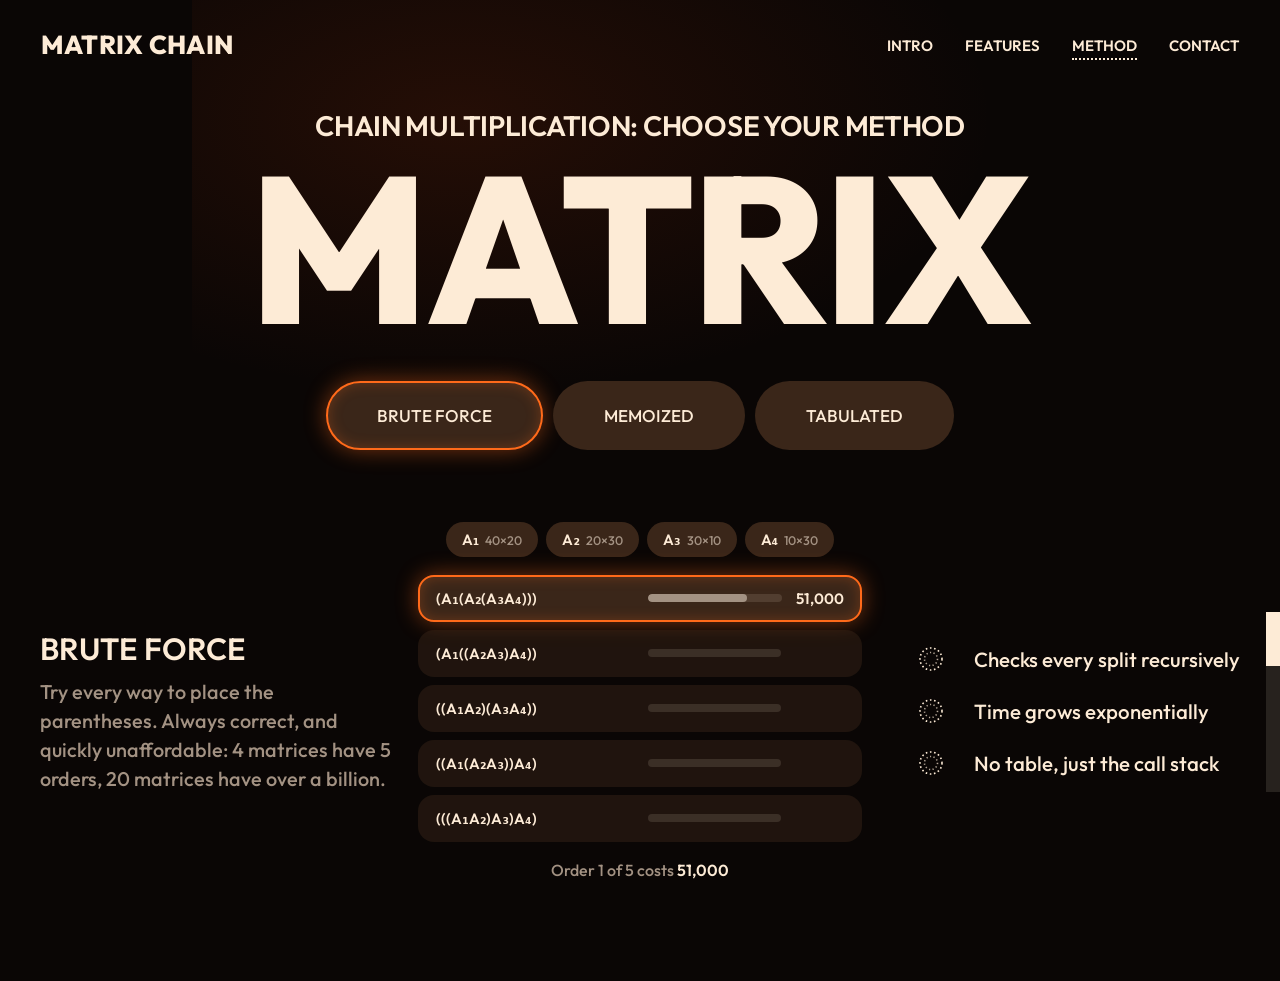
==== index.html @ 76b18881 "Create index.html" ====
<!DOCTYPE html>
<html lang="en">
<head>
<meta charset="utf-8">
<meta name="viewport" content="width=device-width, initial-scale=1, viewport-fit=cover">
<title>MATRIX — Chain multiplication</title>
<link rel="preconnect" href="https://fonts.googleapis.com">
<link href="https://fonts.googleapis.com/css2?family=Outfit:wght@400;500;600;800&display=swap" rel="stylesheet">
<style>
:root{
  --bg:#0a0605; --cream:#fdebd6; --chip:#3a2619; --accent:#ff6a1a; --muted:#a39283;
  box-sizing:border-box;
  padding-top:env(safe-area-inset-top,0px); padding-bottom:env(safe-area-inset-bottom,0px);
}
html{scroll-padding-top:env(safe-area-inset-top,0px);scroll-behavior:smooth}
*,*::before,*::after{box-sizing:inherit;margin:0}
body{background:var(--bg);color:var(--cream);font-family:'Outfit',system-ui,-apple-system,'Segoe UI',sans-serif;overflow-x:hidden;min-height:100vh}
a{color:inherit;text-decoration:none}
:focus-visible{outline:2px solid var(--accent);outline-offset:3px}

nav{position:absolute;inset:0 0 auto 0;display:flex;justify-content:space-between;align-items:center;padding:28px clamp(20px,3.2vw,60px);z-index:5}
.logo{font-weight:800;font-size:26px;letter-spacing:.01em;text-transform:uppercase}
nav ul{display:flex;gap:32px;list-style:none;padding:0}
nav li a{font-weight:600;font-size:15px;text-transform:uppercase;padding-bottom:3px}
nav li a.on{border-bottom:2px dotted var(--cream)}

.hero{position:relative;min-height:100vh;display:flex;flex-direction:column;align-items:center;padding-top:clamp(90px,12vh,130px)}
.glow{position:absolute;top:-10%;left:50%;width:70vw;height:60vh;transform:translateX(-50%);background:radial-gradient(ellipse at 30% 40%,rgba(160,50,10,.18),transparent 60%);pointer-events:none}
.kicker{font-weight:600;font-size:clamp(20px,2.2vw,30px);text-transform:uppercase;letter-spacing:-.01em;position:relative;text-align:center;padding:0 16px}
h1{font-weight:800;font-size:clamp(4rem,17vw,13rem);line-height:.95;letter-spacing:-.015em;color:var(--cream);position:relative;margin-top:6px}
.tabs{display:flex;flex-wrap:wrap;justify-content:center;gap:10px;margin-top:34px;position:relative}
.tab{font:500 17px 'Outfit',sans-serif;text-transform:uppercase;color:var(--cream);background:var(--chip);border:2px solid transparent;border-radius:999px;padding:22px 49px;cursor:pointer;transition:border-color .25s,box-shadow .25s,transform .15s}
.tab:hover{transform:translateY(-1px)}
.tab[aria-selected="true"]{border-color:var(--accent);box-shadow:0 0 22px rgba(255,106,26,.45),inset 0 0 14px rgba(255,106,26,.25)}

.stage{width:100%;max-width:1900px;display:grid;grid-template-columns:1fr 1.25fr 1fr;align-items:center;gap:24px;padding:clamp(40px,8vh,90px) clamp(20px,3.1vw,60px) 80px;margin-top:auto}
.copy h2{font-weight:600;font-size:clamp(26px,2.4vw,34px);text-transform:uppercase;margin-bottom:10px}
.copy p{color:var(--muted);font-weight:500;font-size:clamp(18px,1.55vw,22px);line-height:1.45;max-width:28ch}
.feats{list-style:none;padding:0;display:grid;gap:26px;justify-self:end}
.feats li{display:flex;align-items:center;gap:30px;font-weight:500;font-size:clamp(18px,1.6vw,23px)}
.feats svg{flex:none;width:26px;height:26px}
.swap{transition:opacity .25s,transform .25s}
.swap.out{opacity:0;transform:translateY(8px)}

/* visual */
.viz{width:min(100%,460px);margin:0 auto;display:grid;gap:18px}
.chain{display:flex;flex-wrap:wrap;gap:8px;justify-content:center}
.chip{background:var(--chip);border-radius:999px;padding:8px 16px;font-weight:600;font-size:15px}
.chip small{color:var(--muted);font-weight:500;margin-left:6px}
.grid{display:grid;grid-template-columns:26px repeat(4,1fr);gap:7px;align-items:stretch}
.hd{display:flex;align-items:center;justify-content:center;color:var(--muted);font-weight:600;font-size:14px}
.cell{aspect-ratio:1.1;border-radius:16px;display:flex;flex-direction:column;align-items:center;justify-content:center;font-weight:600;font-size:clamp(14px,1.3vw,18px);border:2px solid transparent;transition:background .3s,border-color .3s,box-shadow .3s,opacity .3s}
.cell small{font-size:11px;color:var(--muted);font-weight:500}
.cell.void{visibility:hidden}
.cell.todo{background:rgba(58,38,25,.45);color:transparent}
.cell.todo small{color:transparent}
.cell.done{background:var(--chip)}
.cell.cur{background:var(--chip);border-color:var(--accent);box-shadow:0 0 22px rgba(255,106,26,.45),inset 0 0 14px rgba(255,106,26,.25)}
.cell.best{background:var(--cream);color:#2a170a}.cell.best small{color:#7a5a3c}
.rows{display:grid;gap:8px}
.row{display:grid;grid-template-columns:minmax(0,1.5fr) minmax(0,1fr) auto;gap:12px;align-items:center;background:rgba(58,38,25,.45);border:2px solid transparent;border-radius:16px;padding:12px 16px;font-weight:600;font-size:15px;transition:background .3s,border-color .3s,box-shadow .3s}
.row .bar{height:8px;border-radius:99px;background:rgba(253,235,214,.12);overflow:hidden}
.row .bar i{display:block;height:100%;width:0;background:var(--muted);border-radius:99px;transition:width .5s}
.row .v{color:transparent;min-width:5ch;text-align:right}
.row.done{background:var(--chip)} .row.done .v{color:var(--cream)} .row.done .bar i{width:var(--w)}
.row.cur{background:var(--chip);border-color:var(--accent);box-shadow:0 0 22px rgba(255,106,26,.45),inset 0 0 14px rgba(255,106,26,.25)}
.row.cur .v{color:var(--cream)} .row.cur .bar i{width:var(--w)}
.row.best{background:var(--cream);color:#2a170a}.row.best .bar{background:rgba(42,23,10,.18)}.row.best .bar i{background:#2a170a;width:var(--w)}.row.best .v{color:#2a170a}
.status{text-align:center;color:var(--muted);font-weight:500;font-size:16px;min-height:2.6em;line-height:1.35}
.status b{color:var(--cream);font-weight:600}

.progress{position:fixed;right:0;top:68vh;width:14px;height:20vh;background:rgba(253,235,214,.12);z-index:6}
.progress i{display:block;width:100%;height:30%;background:var(--cream);transition:height .15s}

/* custom pointer: matrix brackets that wrap whatever you hover */
.has-cursor,.has-cursor *{cursor:none!important}
#trail{position:fixed;inset:0;width:100%;height:100%;pointer-events:none;z-index:9997}
.c-dot,.c-br,.c-rip{position:fixed;left:0;top:0;pointer-events:none;z-index:9999}
.c-dot,.c-br{opacity:0;transition:opacity .25s}
.c-on .c-dot,.c-on .c-br{opacity:1}
.c-dot{width:4px;height:4px;margin:-2px 0 0 -2px;border-radius:50%;background:var(--cream);box-shadow:0 0 9px 1px rgba(255,106,26,.9),0 0 22px 4px rgba(255,106,26,.35);transition:opacity .25s,scale .2s,background .2s}
.c-on.c-hov .c-dot,.c-on.c-sel .c-dot{opacity:0;transition:none}
.c-on.c-down .c-dot{opacity:0;transition:none}
.c-br{--len:12px;color:var(--cream)}
.c-br::before,.c-br::after{content:"";position:absolute;top:0;bottom:0;width:var(--len);border:2px solid currentColor;transition:border-color .25s,box-shadow .25s,color .25s}
.c-br::before{left:0;border-right:0;border-radius:9px 0 0 9px}
.c-br::after{right:0;border-left:0;border-radius:0 9px 9px 0}
.c-hov .c-br{color:var(--accent)}
.c-hov .c-br::before,.c-hov .c-br::after{box-shadow:0 0 16px rgba(255,106,26,.55),inset 0 0 10px rgba(255,106,26,.25)}
.c-rip{width:10px;height:10px;margin:-5px 0 0 -5px;border:2px solid var(--accent);border-radius:50%;animation:rip .65s cubic-bezier(.2,.7,.2,1) forwards}
@keyframes rip{from{transform:translate(var(--x),var(--y)) scale(1);opacity:.95}to{transform:translate(var(--x),var(--y)) scale(8);opacity:0}}

@media (max-width:900px){
  nav ul{gap:16px} nav li a{font-size:13px} .logo{font-size:20px}
  .stage{grid-template-columns:1fr;gap:34px}
  .viz{order:-1}
  .feats{justify-self:start}
  .tab{padding:16px 24px;font-size:14px}
}
@media (prefers-reduced-motion:reduce){.swap,.tab,.cell,.row,.row .bar i{transition:none}}
</style>
</head>
<body>
<nav>
  <a class="logo" href="#top">Matrix chain</a>
  <ul>
    <li><a href="#intro">Intro</a></li>
    <li><a href="#features">Features</a></li>
    <li><a class="on" href="#method">Method</a></li>
    <li><a href="#contact">Contact</a></li>
  </ul>
</nav>

<main class="hero" id="method">
  <div class="glow"></div>
  <p class="kicker">Chain multiplication: choose your method</p>
  <h1>MATRIX</h1>

  <div class="tabs" role="tablist" aria-label="Choose a method">
    <button class="tab" role="tab" aria-selected="true" data-i="0">Brute force</button>
    <button class="tab" role="tab" aria-selected="false" data-i="1">Memoized</button>
    <button class="tab" role="tab" aria-selected="false" data-i="2">Tabulated</button>
  </div>

  <section class="stage" aria-live="polite">
    <div class="copy swap"><h2 id="name"></h2><p id="desc"></p></div>
    <div class="viz swap">
      <div class="chain" id="chain"></div>
      <div id="body"></div>
      <div class="status" id="status"></div>
    </div>
    <ul class="feats swap" id="feats"></ul>
  </section>
</main>
<div class="progress" aria-hidden="true"><i id="bar"></i></div>

<script>
const methods = [
  { name:"Brute force",
    desc:"Try every way to place the parentheses. Always correct, and quickly unaffordable: 4 matrices have 5 orders, 20 matrices have over a billion.",
    feats:["Checks every split recursively","Time grows exponentially","No table, just the call stack"] },
  { name:"Memoized",
    desc:"The same recursion, but each subchain is solved once and remembered. Write it straight from the recurrence and let the cache do the saving.",
    feats:["Top-down recursion with a cache","O(n³) time, O(n²) space","Closest to the math"] },
  { name:"Tabulated",
    desc:"Fill the table by chain length, shortest first. No recursion, and every cell is built from cells that are already finished.",
    feats:["Bottom-up by chain length","O(n³) time, O(n²) space","Rebuilds the best order from split points"] }
];

const dims = [40,20,30,10,30], n = 4, sub = ['₁','₂','₃','₄'];
const m = [], s = [];
for(let i=0;i<=n;i++){ m[i]=[]; s[i]=[]; m[i][i]=0; }
for(let len=2; len<=n; len++) for(let i=1; i<=n-len+1; i++){
  const j = i+len-1; m[i][j] = Infinity;
  for(let k=i; k<j; k++){
    const c = m[i][k] + m[k+1][j] + dims[i-1]*dims[k]*dims[j];
    if(c < m[i][j]){ m[i][j] = c; s[i][j] = k; }
  }
}
const orders = {
  1:[[3,4],[2,3],[2,4],[1,2],[1,3],[1,4]],
  2:[[1,2],[2,3],[3,4],[1,3],[2,4],[1,4]]
};
const brute = [
  ["(A₁(A₂(A₃A₄)))",51000],["(A₁((A₂A₃)A₄))",36000],["((A₁A₂)(A₃A₄))",69000],
  ["((A₁(A₂A₃))A₄)",26000],["(((A₁A₂)A₃)A₄)",48000]
];
const fmt = x => x.toLocaleString('en-US');
const ICON = '<svg viewBox="0 0 26 26" fill="none" stroke="#fdebd6" stroke-width="1.6"><circle cx="13" cy="13" r="11" stroke-dasharray="1.6 2.6"/><circle cx="13" cy="13" r="6.5" stroke-dasharray="1.2 2.4" opacity=".7"/></svg>';
const $ = id => document.getElementById(id);
const reduce = matchMedia('(prefers-reduced-motion: reduce)').matches;

$('chain').innerHTML = [...Array(n)].map((_,i)=>`<span class="chip">A${sub[i]}<small>${dims[i]}×${dims[i+1]}</small></span>`).join('');

let mode = 0, step = 0, timer;

function total(){ return mode===0 ? brute.length : orders[mode].length; }

function draw(){
  const N = total(), done = step >= N;
  if(mode === 0){
    const bestIdx = 3;
    $('body').innerHTML = '<div class="rows">' + brute.map(([p,c],i)=>{
      let cls = i < step ? 'done' : '';
      if(i === step-1 && !done) cls = 'cur';
      if(done && i === bestIdx) cls = 'best';
      return `<div class="row ${cls}"><span>${p}</span><span class="bar"><i style="--w:${c/690}%"></i></span><span class="v">${fmt(c)}</span></div>`;
    }).join('') + '</div>';
    $('status').innerHTML = done
      ? `<b>${fmt(26000)}</b> multiplications is the cheapest of all 5 orders`
      : step === 0 ? 'Trying every parenthesization…' : `Order ${step} of 5 costs <b>${fmt(brute[step-1][1])}</b>`;
  } else {
    const ord = orders[mode], at = new Map(ord.map((p,i)=>[p.join(),i]));
    let h = '<div class="grid"><span></span>' + [1,2,3,4].map(j=>`<span class="hd">${j}</span>`).join('');
    for(let i=1;i<=n;i++){
      h += `<span class="hd">${i}</span>`;
      for(let j=1;j<=n;j++){
        if(j < i){ h += '<div class="cell void"></div>'; continue; }
        if(i === j){ h += '<div class="cell done">0</div>'; continue; }
        const idx = at.get(i+','+j);
        let cls = idx < step ? 'done' : 'todo';
        if(idx === step-1 && !done) cls = 'cur';
        if(done && i===1 && j===n) cls = 'best';
        h += `<div class="cell ${cls}">${fmt(m[i][j])}<small>k=${s[i][j]}</small></div>`;
      }
    }
    $('body').innerHTML = h + '</div>';
    const verb = mode === 1 ? 'solved' : 'filled';
    if(done) $('status').innerHTML = `Best order <b>((A₁(A₂A₃))A₄)</b> costs <b>${fmt(m[1][n])}</b> multiplications`;
    else if(step === 0) $('status').textContent = mode === 1 ? 'Recursing from the full chain, caching as it returns…' : 'Filling by chain length, shortest first…';
    else { const [i,j] = ord[step-1]; $('status').innerHTML = `m[${i},${j}] ${verb}: <b>${fmt(m[i][j])}</b> at split k=${s[i][j]}`; }
  }
}

function start(){
  clearInterval(timer); step = 0; draw();
  if(reduce){ step = total(); draw(); return; }
  timer = setInterval(()=>{ step++; if(step > total()+2) step = 0; draw(); }, 1000);
}

function render(i){
  const x = methods[i];
  $('name').textContent = x.name;
  $('desc').textContent = x.desc;
  $('feats').innerHTML = x.feats.map(f => `<li>${ICON}<span>${f}</span></li>`).join('');
  mode = i; start();
}
render(0);

const swaps = document.querySelectorAll('.swap');
document.querySelectorAll('.tab').forEach(btn => btn.addEventListener('click', () => {
  const i = +btn.dataset.i;
  if(i === mode) return;
  document.querySelectorAll('.tab').forEach(b => b.setAttribute('aria-selected', b === btn));
  swaps.forEach(el => el.classList.add('out'));
  setTimeout(() => { render(i); swaps.forEach(el => el.classList.remove('out')); }, 250);
}));

/* custom pointer */
(() => {
  if(!matchMedia('(hover:hover) and (pointer:fine)').matches) return;
  const root = document.documentElement;
  root.classList.add('has-cursor');
  const mk = c => { const e = document.createElement('div'); e.className = c; document.body.appendChild(e); return e; };
  const dot = mk('c-dot'), br = mk('c-br');
  const cv = document.createElement('canvas'); cv.id = 'trail'; document.body.appendChild(cv);
  const ctx = cv.getContext('2d');
  const fit = () => { const d = Math.min(devicePixelRatio || 1, 2); cv.width = innerWidth * d; cv.height = innerHeight * d; ctx.setTransform(d,0,0,d,0,0); };
  fit(); addEventListener('resize', fit);

  const SEL = 'a,button';
  const k = reduce ? 1 : .18;
  let mx = -200, my = -200, lx = 0, ly = 0, seen = false, down = false, hov = false;
  const b = {x:0, y:0, w:44, h:44}, parts = [];

  addEventListener('pointermove', e => {
    mx = e.clientX; my = e.clientY;
    if(!seen){ seen = true; lx = mx; ly = my; b.x = mx - 22; b.y = my - 22; }
    root.classList.add('c-on');
  });
  root.addEventListener('mouseleave', () => root.classList.remove('c-on'));
  document.addEventListener('pointerover', e => { hov = !!(e.target.closest && e.target.closest(SEL)); root.classList.toggle('c-hov', hov); });
  addEventListener('pointerdown', e => {
    down = true; root.classList.add('c-down');
    if(reduce) return;
    const r = mk('c-rip'); r.style.setProperty('--x', e.clientX + 'px'); r.style.setProperty('--y', e.clientY + 'px');
    r.addEventListener('animationend', () => r.remove());
  });
  const upd = () => root.classList.toggle('c-sel', down && !getSelection().isCollapsed);
  document.addEventListener('selectionchange', upd);
  addEventListener('pointerup', () => { down = false; root.classList.remove('c-down'); upd(); });

  function spawn(){
    const dx = mx - lx, dy = my - ly, dist = Math.hypot(dx, dy);
    if(dist < 5) return;
    const cnt = Math.min(4, Math.floor(dist / 9) + 1);
    for(let i = 0; i < cnt; i++){
      const t = i / cnt;
      parts.push({x: lx + dx*t, y: ly + dy*t, vx: (Math.random() - .5) * .6, vy: -Math.random() * .7 - .1, life: 1, r: 1 + Math.random() * 2.4, warm: Math.random() < .7});
    }
  }

  function frame(){
    const s = down ? 22 : hov ? 44 : 34;
    const tw = s, th = s, tx = mx - s/2, ty = my - s/2;
    b.x += (tx - b.x) * k; b.y += (ty - b.y) * k; b.w += (tw - b.w) * k; b.h += (th - b.h) * k;
    br.style.transform = `translate(${b.x}px,${b.y}px)`;
    br.style.width = b.w + 'px'; br.style.height = b.h + 'px';
    br.style.setProperty('--len', Math.min(11, b.w / 3) + 'px');
    dot.style.transform = `translate(${mx}px,${my}px)`;

    if(!reduce){
      spawn();
      ctx.clearRect(0, 0, innerWidth, innerHeight);
      ctx.globalCompositeOperation = 'lighter';
      for(let i = parts.length - 1; i >= 0; i--){
        const p = parts[i];
        p.life -= .028; if(p.life <= 0){ parts.splice(i, 1); continue; }
        p.x += p.vx; p.y += p.vy;
        ctx.fillStyle = p.warm ? `rgba(255,106,26,${p.life * .8})` : `rgba(253,235,214,${p.life * .6})`;
        ctx.beginPath(); ctx.arc(p.x, p.y, p.r * p.life + .3, 0, 6.283); ctx.fill();
      }
    }
    lx = mx; ly = my;
    requestAnimationFrame(frame);
  }
  requestAnimationFrame(frame);
})();

const bar = $('bar');
function onScroll(){
  const max = document.documentElement.scrollHeight - innerHeight;
  bar.style.height = (30 + (max > 0 ? scrollY / max : 0) * 70) + '%';
}
addEventListener('scroll', onScroll, {passive:true}); onScroll();
</script>
</body>
</html>
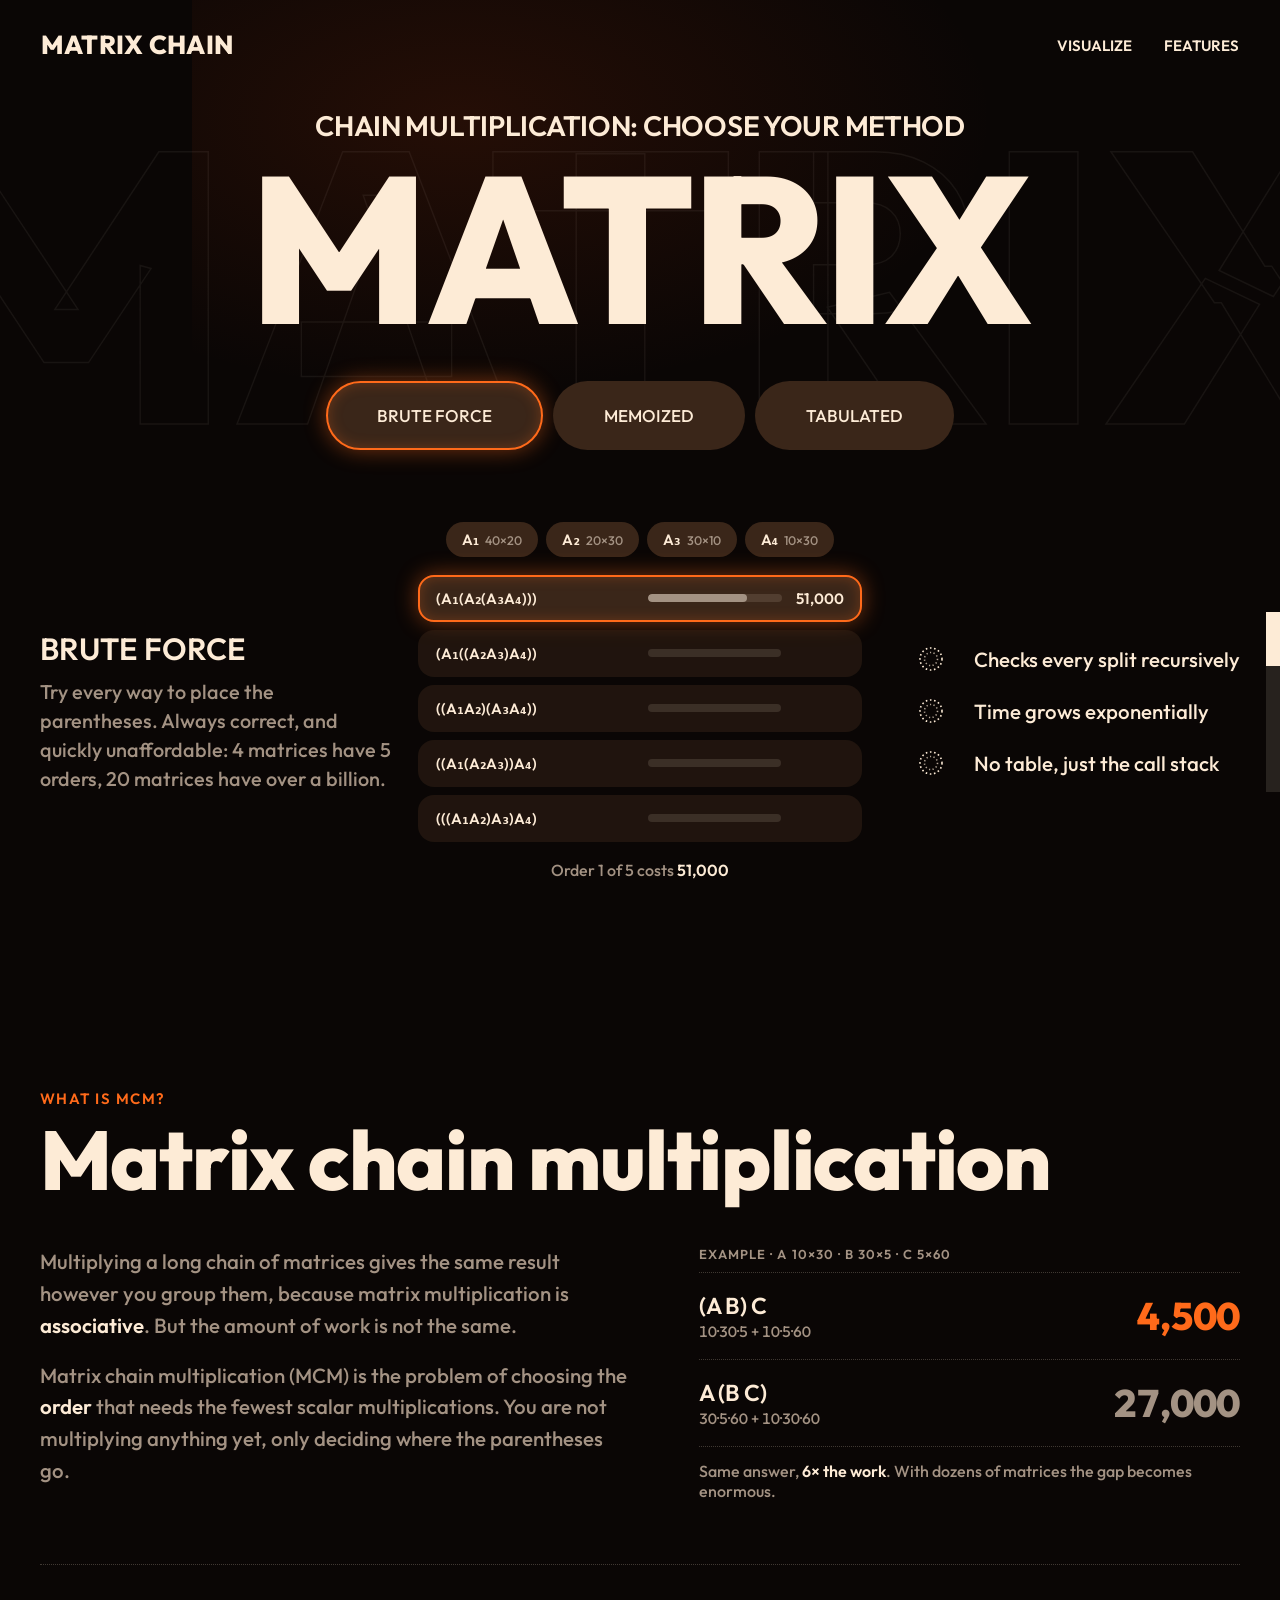
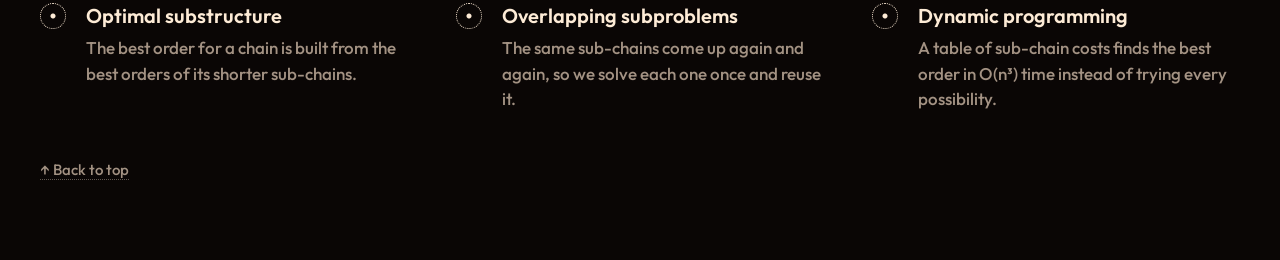
==== commit 8d930d80: "stable version 1" ====
--- a/index.html
+++ b/index.html
@@ -24,8 +24,9 @@
 nav li a{font-weight:600;font-size:15px;text-transform:uppercase;padding-bottom:3px}
 nav li a.on{border-bottom:2px dotted var(--cream)}
 
-.hero{position:relative;min-height:100vh;display:flex;flex-direction:column;align-items:center;padding-top:clamp(90px,12vh,130px)}
+.hero{position:relative;min-height:100vh;display:flex;flex-direction:column;align-items:center;padding-top:clamp(90px,12vh,130px);overflow:hidden}
 .glow{position:absolute;top:-10%;left:50%;width:70vw;height:60vh;transform:translateX(-50%);background:radial-gradient(ellipse at 30% 40%,rgba(160,50,10,.18),transparent 60%);pointer-events:none}
+.ghost{position:absolute;top:10vh;left:50%;transform:translateX(-50%);font-weight:800;font-size:clamp(6rem,30vw,27rem);line-height:1;color:transparent;-webkit-text-stroke:1.5px rgba(253,235,214,.06);white-space:nowrap;pointer-events:none}
 .kicker{font-weight:600;font-size:clamp(20px,2.2vw,30px);text-transform:uppercase;letter-spacing:-.01em;position:relative;text-align:center;padding:0 16px}
 h1{font-weight:800;font-size:clamp(4rem,17vw,13rem);line-height:.95;letter-spacing:-.015em;color:var(--cream);position:relative;margin-top:6px}
 .tabs{display:flex;flex-wrap:wrap;justify-content:center;gap:10px;margin-top:34px;position:relative}
@@ -33,7 +34,7 @@
 .tab:hover{transform:translateY(-1px)}
 .tab[aria-selected="true"]{border-color:var(--accent);box-shadow:0 0 22px rgba(255,106,26,.45),inset 0 0 14px rgba(255,106,26,.25)}
 
-.stage{width:100%;max-width:1900px;display:grid;grid-template-columns:1fr 1.25fr 1fr;align-items:center;gap:24px;padding:clamp(40px,8vh,90px) clamp(20px,3.1vw,60px) 80px;margin-top:auto}
+.stage{position:relative;width:100%;max-width:1900px;display:grid;grid-template-columns:1fr 1.25fr 1fr;align-items:center;gap:24px;padding:clamp(40px,8vh,90px) clamp(20px,3.1vw,60px) 80px;margin-top:auto}
 .copy h2{font-weight:600;font-size:clamp(26px,2.4vw,34px);text-transform:uppercase;margin-bottom:10px}
 .copy p{color:var(--muted);font-weight:500;font-size:clamp(18px,1.55vw,22px);line-height:1.45;max-width:28ch}
 .feats{list-style:none;padding:0;display:grid;gap:26px;justify-self:end}
@@ -69,24 +70,42 @@
 .status{text-align:center;color:var(--muted);font-weight:500;font-size:16px;min-height:2.6em;line-height:1.35}
 .status b{color:var(--cream);font-weight:600}
 
+/* what is MCM */
+.about{position:relative;max-width:1400px;margin:0 auto;padding:clamp(70px,12vh,130px) clamp(20px,3.1vw,60px) 80px}
+.about .k{font-weight:600;font-size:15px;letter-spacing:.1em;text-transform:uppercase;color:var(--accent)}
+.about h2{font-weight:800;font-size:clamp(2.4rem,6.5vw,5.5rem);line-height:1;letter-spacing:-.015em;margin:10px 0 clamp(28px,5vh,56px)}
+.ag{display:grid;grid-template-columns:1.1fr 1fr;gap:clamp(28px,5vw,90px);align-items:start}
+.lead{color:var(--muted);font-weight:500;font-size:clamp(18px,1.6vw,23px);line-height:1.55;max-width:46ch}
+.lead + .lead{margin-top:18px}
+.lead b{color:var(--cream);font-weight:600}
+.cap{color:var(--muted);font-weight:600;font-size:13px;letter-spacing:.08em;text-transform:uppercase}
+.ex{list-style:none;padding:0;margin-top:10px;border-top:1px dotted rgba(253,235,214,.22)}
+.ex li{display:flex;justify-content:space-between;align-items:center;gap:20px;padding:18px 0;border-bottom:1px dotted rgba(253,235,214,.22);font-weight:600;font-size:clamp(20px,1.8vw,26px)}
+.ex small{display:block;color:var(--muted);font-weight:500;font-size:15px;margin-top:2px;font-variant-numeric:tabular-nums}
+.ex b{font-weight:800;font-size:clamp(28px,3vw,44px);font-variant-numeric:tabular-nums;color:var(--muted)}
+.ex li.win b{color:var(--accent)}
+.ex-note{color:var(--muted);font-weight:500;font-size:16px;margin-top:14px}
+.ex-note b{color:var(--cream);font-weight:600}
+.ideas{list-style:none;padding:36px 0 0;margin-top:clamp(40px,7vh,72px);border-top:1px dotted rgba(253,235,214,.22);display:grid;grid-template-columns:repeat(3,1fr);gap:28px 48px}
+.ideas li{display:flex;gap:20px;align-items:flex-start;color:var(--muted);font-weight:500;font-size:17px;line-height:1.5}
+.ideas li::before{content:"";flex:none;width:26px;height:26px;margin-top:2px;border-radius:50%;border:1.6px dotted var(--cream);background:radial-gradient(circle,var(--cream) 0 2px,transparent 3px)}
+.ideas b{display:block;color:var(--cream);font-weight:600;font-size:20px;margin-bottom:4px}
+.totop{display:inline-block;margin-top:48px;color:var(--muted);font-weight:500;font-size:15px;border-bottom:1px dotted rgba(253,235,214,.35)}
+.totop:hover{color:var(--cream);border-bottom-color:var(--accent)}
+
 .progress{position:fixed;right:0;top:68vh;width:14px;height:20vh;background:rgba(253,235,214,.12);z-index:6}
 .progress i{display:block;width:100%;height:30%;background:var(--cream);transition:height .15s}
 
-/* custom pointer: matrix brackets that wrap whatever you hover */
+/* custom pointer: a glowing dot inside a following ring */
 .has-cursor,.has-cursor *{cursor:none!important}
-#trail{position:fixed;inset:0;width:100%;height:100%;pointer-events:none;z-index:9997}
 .c-dot,.c-br,.c-rip{position:fixed;left:0;top:0;pointer-events:none;z-index:9999}
 .c-dot,.c-br{opacity:0;transition:opacity .25s}
 .c-on .c-dot,.c-on .c-br{opacity:1}
 .c-dot{width:4px;height:4px;margin:-2px 0 0 -2px;border-radius:50%;background:var(--cream);box-shadow:0 0 9px 1px rgba(255,106,26,.9),0 0 22px 4px rgba(255,106,26,.35);transition:opacity .25s,scale .2s,background .2s}
 .c-on.c-hov .c-dot,.c-on.c-sel .c-dot{opacity:0;transition:none}
 .c-on.c-down .c-dot{opacity:0;transition:none}
-.c-br{--len:12px;color:var(--cream)}
-.c-br::before,.c-br::after{content:"";position:absolute;top:0;bottom:0;width:var(--len);border:2px solid currentColor;transition:border-color .25s,box-shadow .25s,color .25s}
-.c-br::before{left:0;border-right:0;border-radius:9px 0 0 9px}
-.c-br::after{right:0;border-left:0;border-radius:0 9px 9px 0}
-.c-hov .c-br{color:var(--accent)}
-.c-hov .c-br::before,.c-hov .c-br::after{box-shadow:0 0 16px rgba(255,106,26,.55),inset 0 0 10px rgba(255,106,26,.25)}
+.c-br{color:var(--cream);border:1.5px solid currentColor;border-radius:50%;transition:opacity .25s,border-color .25s,box-shadow .25s,color .25s}
+.c-hov .c-br{color:var(--accent);box-shadow:0 0 16px rgba(255,106,26,.55),inset 0 0 10px rgba(255,106,26,.25)}
 .c-rip{width:10px;height:10px;margin:-5px 0 0 -5px;border:2px solid var(--accent);border-radius:50%;animation:rip .65s cubic-bezier(.2,.7,.2,1) forwards}
 @keyframes rip{from{transform:translate(var(--x),var(--y)) scale(1);opacity:.95}to{transform:translate(var(--x),var(--y)) scale(8);opacity:0}}
 
@@ -96,23 +115,22 @@
   .viz{order:-1}
   .feats{justify-self:start}
   .tab{padding:16px 24px;font-size:14px}
-}
-@media (prefers-reduced-motion:reduce){.swap,.tab,.cell,.row,.row .bar i{transition:none}}
+  .ag,.ideas{grid-template-columns:1fr}
+}
+@media (prefers-reduced-motion:reduce){html{scroll-behavior:auto}.swap,.tab,.cell,.row,.row .bar i{transition:none}}
 </style>
 </head>
 <body>
 <nav>
-  <a class="logo" href="#top">Matrix chain</a>
+  <a class="logo" href="#method">Matrix chain</a>
   <ul>
-    <li><a href="#intro">Intro</a></li>
+    <li><a href="visualizer.html">Visualize</a></li>
     <li><a href="#features">Features</a></li>
-    <li><a class="on" href="#method">Method</a></li>
-    <li><a href="#contact">Contact</a></li>
   </ul>
 </nav>
 
 <main class="hero" id="method">
-  <div class="glow"></div>
+  <div class="glow"></div><div class="ghost" aria-hidden="true">MATRIX</div>
   <p class="kicker">Chain multiplication: choose your method</p>
   <h1>MATRIX</h1>
 
@@ -132,6 +150,31 @@
     <ul class="feats swap" id="feats"></ul>
   </section>
 </main>
+
+<section class="about" id="features">
+  <p class="k">What is MCM?</p>
+  <h2>Matrix chain multiplication</h2>
+  <div class="ag">
+    <div>
+      <p class="lead">Multiplying a long chain of matrices gives the same result however you group them, because matrix multiplication is <b>associative</b>. But the amount of work is not the same.</p>
+      <p class="lead">Matrix chain multiplication (MCM) is the problem of choosing the <b>order</b> that needs the fewest scalar multiplications. You are not multiplying anything yet, only deciding where the parentheses go.</p>
+    </div>
+    <div>
+      <p class="cap">Example · A 10×30 · B 30×5 · C 5×60</p>
+      <ul class="ex">
+        <li class="win"><span>(A B) C<small>10·30·5 + 10·5·60</small></span><b>4,500</b></li>
+        <li><span>A (B C)<small>30·5·60 + 10·30·60</small></span><b>27,000</b></li>
+      </ul>
+      <p class="ex-note">Same answer, <b>6× the work</b>. With dozens of matrices the gap becomes enormous.</p>
+    </div>
+  </div>
+  <ul class="ideas">
+    <li><span><b>Optimal substructure</b>The best order for a chain is built from the best orders of its shorter sub-chains.</span></li>
+    <li><span><b>Overlapping subproblems</b>The same sub-chains come up again and again, so we solve each one once and reuse it.</span></li>
+    <li><span><b>Dynamic programming</b>A table of sub-chain costs finds the best order in O(n³) time instead of trying every possibility.</span></li>
+  </ul>
+  <a class="totop" href="#method">↑ Back to top</a>
+</section>
 <div class="progress" aria-hidden="true"><i id="bar"></i></div>
 
 <script>
@@ -243,19 +286,15 @@
   root.classList.add('has-cursor');
   const mk = c => { const e = document.createElement('div'); e.className = c; document.body.appendChild(e); return e; };
   const dot = mk('c-dot'), br = mk('c-br');
-  const cv = document.createElement('canvas'); cv.id = 'trail'; document.body.appendChild(cv);
-  const ctx = cv.getContext('2d');
-  const fit = () => { const d = Math.min(devicePixelRatio || 1, 2); cv.width = innerWidth * d; cv.height = innerHeight * d; ctx.setTransform(d,0,0,d,0,0); };
-  fit(); addEventListener('resize', fit);
 
   const SEL = 'a,button';
   const k = reduce ? 1 : .18;
-  let mx = -200, my = -200, lx = 0, ly = 0, seen = false, down = false, hov = false;
-  const b = {x:0, y:0, w:44, h:44}, parts = [];
+  let mx = -200, my = -200, seen = false, down = false, hov = false;
+  const b = {x:0, y:0, w:44, h:44};
 
   addEventListener('pointermove', e => {
     mx = e.clientX; my = e.clientY;
-    if(!seen){ seen = true; lx = mx; ly = my; b.x = mx - 22; b.y = my - 22; }
+    if(!seen){ seen = true; b.x = mx - 22; b.y = my - 22; }
     root.classList.add('c-on');
   });
   root.addEventListener('mouseleave', () => root.classList.remove('c-on'));
@@ -270,38 +309,14 @@
   document.addEventListener('selectionchange', upd);
   addEventListener('pointerup', () => { down = false; root.classList.remove('c-down'); upd(); });
 
-  function spawn(){
-    const dx = mx - lx, dy = my - ly, dist = Math.hypot(dx, dy);
-    if(dist < 5) return;
-    const cnt = Math.min(4, Math.floor(dist / 9) + 1);
-    for(let i = 0; i < cnt; i++){
-      const t = i / cnt;
-      parts.push({x: lx + dx*t, y: ly + dy*t, vx: (Math.random() - .5) * .6, vy: -Math.random() * .7 - .1, life: 1, r: 1 + Math.random() * 2.4, warm: Math.random() < .7});
-    }
-  }
-
   function frame(){
-    const s = down ? 22 : hov ? 44 : 34;
+    const s = down ? 32 : hov ? 56 : 44;
     const tw = s, th = s, tx = mx - s/2, ty = my - s/2;
     b.x += (tx - b.x) * k; b.y += (ty - b.y) * k; b.w += (tw - b.w) * k; b.h += (th - b.h) * k;
     br.style.transform = `translate(${b.x}px,${b.y}px)`;
     br.style.width = b.w + 'px'; br.style.height = b.h + 'px';
-    br.style.setProperty('--len', Math.min(11, b.w / 3) + 'px');
     dot.style.transform = `translate(${mx}px,${my}px)`;
 
-    if(!reduce){
-      spawn();
-      ctx.clearRect(0, 0, innerWidth, innerHeight);
-      ctx.globalCompositeOperation = 'lighter';
-      for(let i = parts.length - 1; i >= 0; i--){
-        const p = parts[i];
-        p.life -= .028; if(p.life <= 0){ parts.splice(i, 1); continue; }
-        p.x += p.vx; p.y += p.vy;
-        ctx.fillStyle = p.warm ? `rgba(255,106,26,${p.life * .8})` : `rgba(253,235,214,${p.life * .6})`;
-        ctx.beginPath(); ctx.arc(p.x, p.y, p.r * p.life + .3, 0, 6.283); ctx.fill();
-      }
-    }
-    lx = mx; ly = my;
     requestAnimationFrame(frame);
   }
   requestAnimationFrame(frame);
@@ -315,4 +330,4 @@
 addEventListener('scroll', onScroll, {passive:true}); onScroll();
 </script>
 </body>
-</html>
+</html>
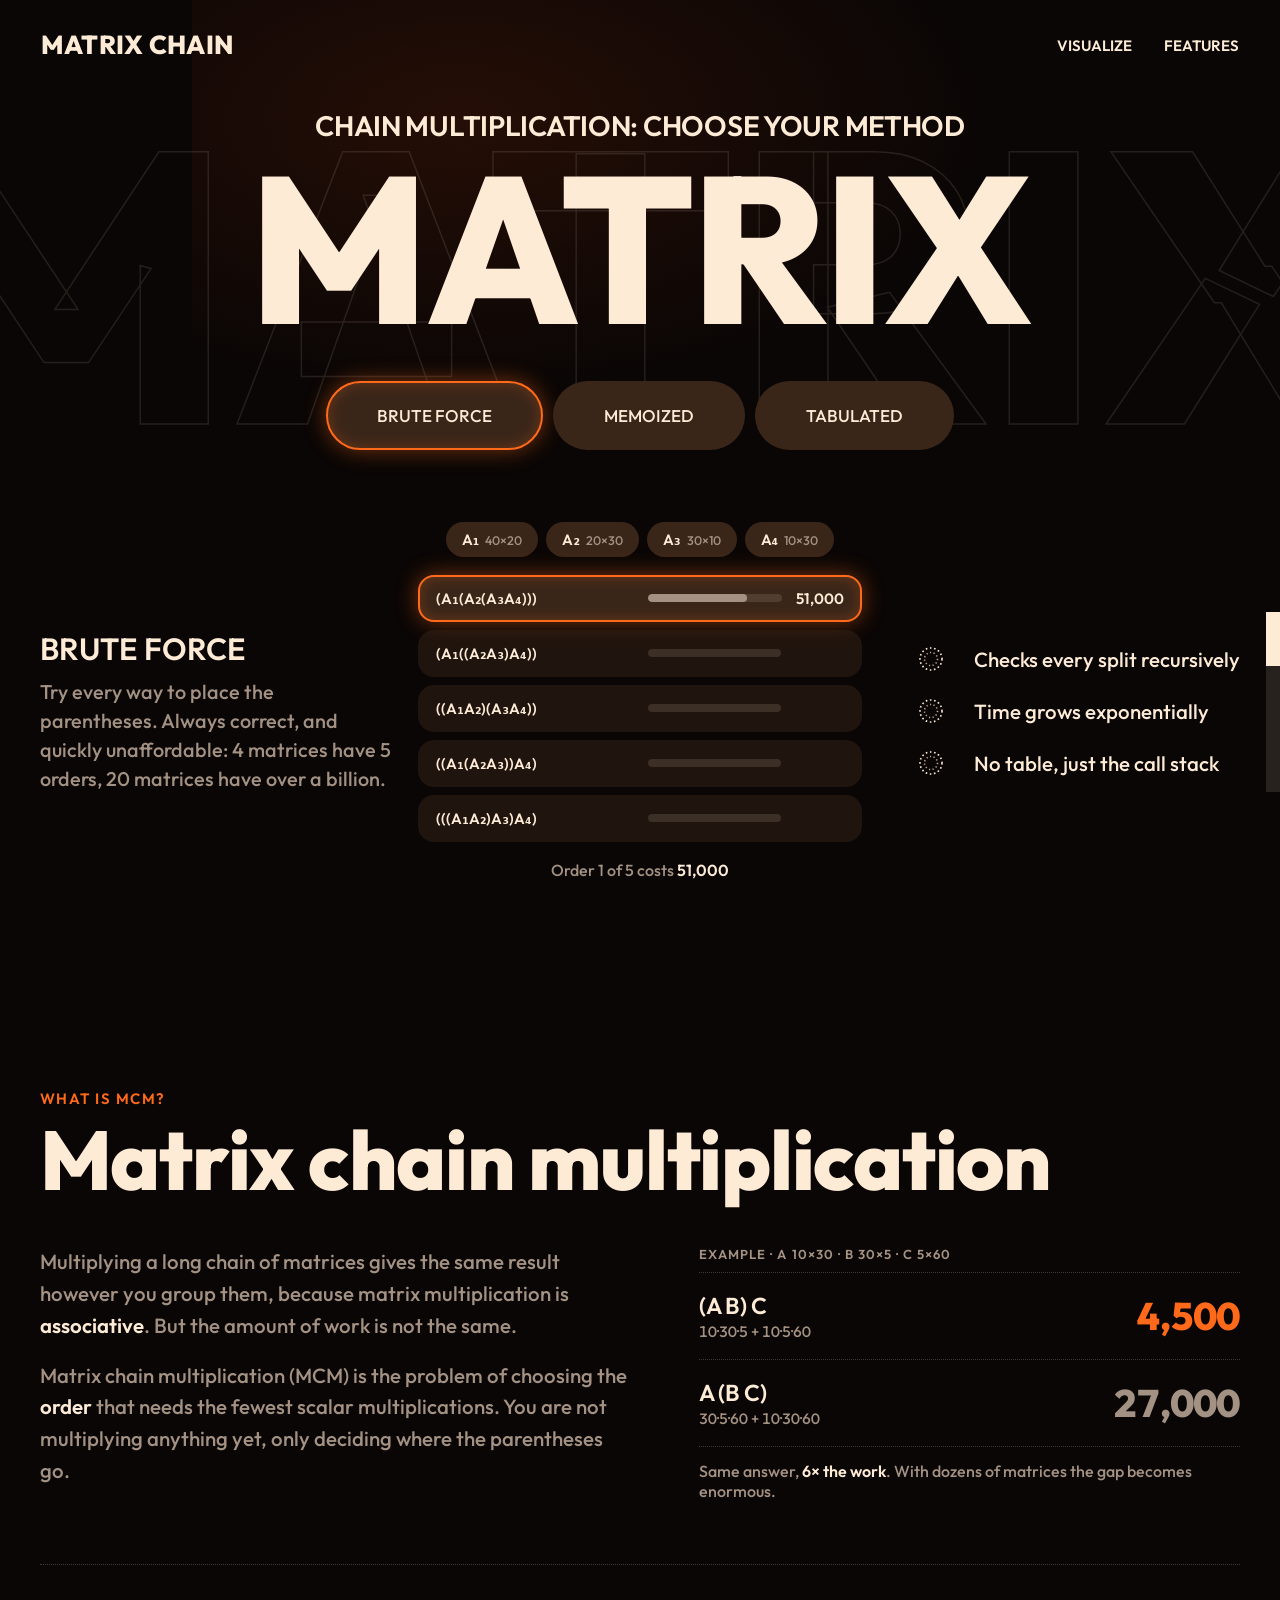
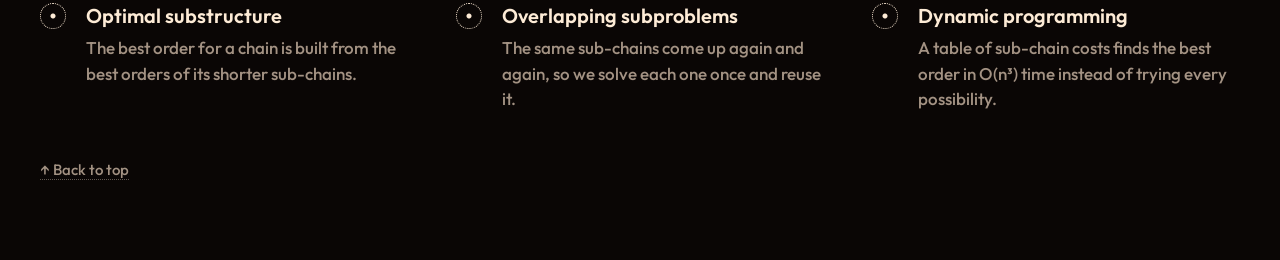
==== commit eb60e034: "vers" ====
--- a/index.html
+++ b/index.html
@@ -1,333 +1,963 @@
 <!DOCTYPE html>
 <html lang="en">
+
 <head>
-<meta charset="utf-8">
-<meta name="viewport" content="width=device-width, initial-scale=1, viewport-fit=cover">
-<title>MATRIX — Chain multiplication</title>
-<link rel="preconnect" href="https://fonts.googleapis.com">
-<link href="https://fonts.googleapis.com/css2?family=Outfit:wght@400;500;600;800&display=swap" rel="stylesheet">
-<style>
-:root{
-  --bg:#0a0605; --cream:#fdebd6; --chip:#3a2619; --accent:#ff6a1a; --muted:#a39283;
-  box-sizing:border-box;
-  padding-top:env(safe-area-inset-top,0px); padding-bottom:env(safe-area-inset-bottom,0px);
-}
-html{scroll-padding-top:env(safe-area-inset-top,0px);scroll-behavior:smooth}
-*,*::before,*::after{box-sizing:inherit;margin:0}
-body{background:var(--bg);color:var(--cream);font-family:'Outfit',system-ui,-apple-system,'Segoe UI',sans-serif;overflow-x:hidden;min-height:100vh}
-a{color:inherit;text-decoration:none}
-:focus-visible{outline:2px solid var(--accent);outline-offset:3px}
-
-nav{position:absolute;inset:0 0 auto 0;display:flex;justify-content:space-between;align-items:center;padding:28px clamp(20px,3.2vw,60px);z-index:5}
-.logo{font-weight:800;font-size:26px;letter-spacing:.01em;text-transform:uppercase}
-nav ul{display:flex;gap:32px;list-style:none;padding:0}
-nav li a{font-weight:600;font-size:15px;text-transform:uppercase;padding-bottom:3px}
-nav li a.on{border-bottom:2px dotted var(--cream)}
-
-.hero{position:relative;min-height:100vh;display:flex;flex-direction:column;align-items:center;padding-top:clamp(90px,12vh,130px);overflow:hidden}
-.glow{position:absolute;top:-10%;left:50%;width:70vw;height:60vh;transform:translateX(-50%);background:radial-gradient(ellipse at 30% 40%,rgba(160,50,10,.18),transparent 60%);pointer-events:none}
-.ghost{position:absolute;top:10vh;left:50%;transform:translateX(-50%);font-weight:800;font-size:clamp(6rem,30vw,27rem);line-height:1;color:transparent;-webkit-text-stroke:1.5px rgba(253,235,214,.06);white-space:nowrap;pointer-events:none}
-.kicker{font-weight:600;font-size:clamp(20px,2.2vw,30px);text-transform:uppercase;letter-spacing:-.01em;position:relative;text-align:center;padding:0 16px}
-h1{font-weight:800;font-size:clamp(4rem,17vw,13rem);line-height:.95;letter-spacing:-.015em;color:var(--cream);position:relative;margin-top:6px}
-.tabs{display:flex;flex-wrap:wrap;justify-content:center;gap:10px;margin-top:34px;position:relative}
-.tab{font:500 17px 'Outfit',sans-serif;text-transform:uppercase;color:var(--cream);background:var(--chip);border:2px solid transparent;border-radius:999px;padding:22px 49px;cursor:pointer;transition:border-color .25s,box-shadow .25s,transform .15s}
-.tab:hover{transform:translateY(-1px)}
-.tab[aria-selected="true"]{border-color:var(--accent);box-shadow:0 0 22px rgba(255,106,26,.45),inset 0 0 14px rgba(255,106,26,.25)}
-
-.stage{position:relative;width:100%;max-width:1900px;display:grid;grid-template-columns:1fr 1.25fr 1fr;align-items:center;gap:24px;padding:clamp(40px,8vh,90px) clamp(20px,3.1vw,60px) 80px;margin-top:auto}
-.copy h2{font-weight:600;font-size:clamp(26px,2.4vw,34px);text-transform:uppercase;margin-bottom:10px}
-.copy p{color:var(--muted);font-weight:500;font-size:clamp(18px,1.55vw,22px);line-height:1.45;max-width:28ch}
-.feats{list-style:none;padding:0;display:grid;gap:26px;justify-self:end}
-.feats li{display:flex;align-items:center;gap:30px;font-weight:500;font-size:clamp(18px,1.6vw,23px)}
-.feats svg{flex:none;width:26px;height:26px}
-.swap{transition:opacity .25s,transform .25s}
-.swap.out{opacity:0;transform:translateY(8px)}
-
-/* visual */
-.viz{width:min(100%,460px);margin:0 auto;display:grid;gap:18px}
-.chain{display:flex;flex-wrap:wrap;gap:8px;justify-content:center}
-.chip{background:var(--chip);border-radius:999px;padding:8px 16px;font-weight:600;font-size:15px}
-.chip small{color:var(--muted);font-weight:500;margin-left:6px}
-.grid{display:grid;grid-template-columns:26px repeat(4,1fr);gap:7px;align-items:stretch}
-.hd{display:flex;align-items:center;justify-content:center;color:var(--muted);font-weight:600;font-size:14px}
-.cell{aspect-ratio:1.1;border-radius:16px;display:flex;flex-direction:column;align-items:center;justify-content:center;font-weight:600;font-size:clamp(14px,1.3vw,18px);border:2px solid transparent;transition:background .3s,border-color .3s,box-shadow .3s,opacity .3s}
-.cell small{font-size:11px;color:var(--muted);font-weight:500}
-.cell.void{visibility:hidden}
-.cell.todo{background:rgba(58,38,25,.45);color:transparent}
-.cell.todo small{color:transparent}
-.cell.done{background:var(--chip)}
-.cell.cur{background:var(--chip);border-color:var(--accent);box-shadow:0 0 22px rgba(255,106,26,.45),inset 0 0 14px rgba(255,106,26,.25)}
-.cell.best{background:var(--cream);color:#2a170a}.cell.best small{color:#7a5a3c}
-.rows{display:grid;gap:8px}
-.row{display:grid;grid-template-columns:minmax(0,1.5fr) minmax(0,1fr) auto;gap:12px;align-items:center;background:rgba(58,38,25,.45);border:2px solid transparent;border-radius:16px;padding:12px 16px;font-weight:600;font-size:15px;transition:background .3s,border-color .3s,box-shadow .3s}
-.row .bar{height:8px;border-radius:99px;background:rgba(253,235,214,.12);overflow:hidden}
-.row .bar i{display:block;height:100%;width:0;background:var(--muted);border-radius:99px;transition:width .5s}
-.row .v{color:transparent;min-width:5ch;text-align:right}
-.row.done{background:var(--chip)} .row.done .v{color:var(--cream)} .row.done .bar i{width:var(--w)}
-.row.cur{background:var(--chip);border-color:var(--accent);box-shadow:0 0 22px rgba(255,106,26,.45),inset 0 0 14px rgba(255,106,26,.25)}
-.row.cur .v{color:var(--cream)} .row.cur .bar i{width:var(--w)}
-.row.best{background:var(--cream);color:#2a170a}.row.best .bar{background:rgba(42,23,10,.18)}.row.best .bar i{background:#2a170a;width:var(--w)}.row.best .v{color:#2a170a}
-.status{text-align:center;color:var(--muted);font-weight:500;font-size:16px;min-height:2.6em;line-height:1.35}
-.status b{color:var(--cream);font-weight:600}
-
-/* what is MCM */
-.about{position:relative;max-width:1400px;margin:0 auto;padding:clamp(70px,12vh,130px) clamp(20px,3.1vw,60px) 80px}
-.about .k{font-weight:600;font-size:15px;letter-spacing:.1em;text-transform:uppercase;color:var(--accent)}
-.about h2{font-weight:800;font-size:clamp(2.4rem,6.5vw,5.5rem);line-height:1;letter-spacing:-.015em;margin:10px 0 clamp(28px,5vh,56px)}
-.ag{display:grid;grid-template-columns:1.1fr 1fr;gap:clamp(28px,5vw,90px);align-items:start}
-.lead{color:var(--muted);font-weight:500;font-size:clamp(18px,1.6vw,23px);line-height:1.55;max-width:46ch}
-.lead + .lead{margin-top:18px}
-.lead b{color:var(--cream);font-weight:600}
-.cap{color:var(--muted);font-weight:600;font-size:13px;letter-spacing:.08em;text-transform:uppercase}
-.ex{list-style:none;padding:0;margin-top:10px;border-top:1px dotted rgba(253,235,214,.22)}
-.ex li{display:flex;justify-content:space-between;align-items:center;gap:20px;padding:18px 0;border-bottom:1px dotted rgba(253,235,214,.22);font-weight:600;font-size:clamp(20px,1.8vw,26px)}
-.ex small{display:block;color:var(--muted);font-weight:500;font-size:15px;margin-top:2px;font-variant-numeric:tabular-nums}
-.ex b{font-weight:800;font-size:clamp(28px,3vw,44px);font-variant-numeric:tabular-nums;color:var(--muted)}
-.ex li.win b{color:var(--accent)}
-.ex-note{color:var(--muted);font-weight:500;font-size:16px;margin-top:14px}
-.ex-note b{color:var(--cream);font-weight:600}
-.ideas{list-style:none;padding:36px 0 0;margin-top:clamp(40px,7vh,72px);border-top:1px dotted rgba(253,235,214,.22);display:grid;grid-template-columns:repeat(3,1fr);gap:28px 48px}
-.ideas li{display:flex;gap:20px;align-items:flex-start;color:var(--muted);font-weight:500;font-size:17px;line-height:1.5}
-.ideas li::before{content:"";flex:none;width:26px;height:26px;margin-top:2px;border-radius:50%;border:1.6px dotted var(--cream);background:radial-gradient(circle,var(--cream) 0 2px,transparent 3px)}
-.ideas b{display:block;color:var(--cream);font-weight:600;font-size:20px;margin-bottom:4px}
-.totop{display:inline-block;margin-top:48px;color:var(--muted);font-weight:500;font-size:15px;border-bottom:1px dotted rgba(253,235,214,.35)}
-.totop:hover{color:var(--cream);border-bottom-color:var(--accent)}
-
-.progress{position:fixed;right:0;top:68vh;width:14px;height:20vh;background:rgba(253,235,214,.12);z-index:6}
-.progress i{display:block;width:100%;height:30%;background:var(--cream);transition:height .15s}
-
-/* custom pointer: a glowing dot inside a following ring */
-.has-cursor,.has-cursor *{cursor:none!important}
-.c-dot,.c-br,.c-rip{position:fixed;left:0;top:0;pointer-events:none;z-index:9999}
-.c-dot,.c-br{opacity:0;transition:opacity .25s}
-.c-on .c-dot,.c-on .c-br{opacity:1}
-.c-dot{width:4px;height:4px;margin:-2px 0 0 -2px;border-radius:50%;background:var(--cream);box-shadow:0 0 9px 1px rgba(255,106,26,.9),0 0 22px 4px rgba(255,106,26,.35);transition:opacity .25s,scale .2s,background .2s}
-.c-on.c-hov .c-dot,.c-on.c-sel .c-dot{opacity:0;transition:none}
-.c-on.c-down .c-dot{opacity:0;transition:none}
-.c-br{color:var(--cream);border:1.5px solid currentColor;border-radius:50%;transition:opacity .25s,border-color .25s,box-shadow .25s,color .25s}
-.c-hov .c-br{color:var(--accent);box-shadow:0 0 16px rgba(255,106,26,.55),inset 0 0 10px rgba(255,106,26,.25)}
-.c-rip{width:10px;height:10px;margin:-5px 0 0 -5px;border:2px solid var(--accent);border-radius:50%;animation:rip .65s cubic-bezier(.2,.7,.2,1) forwards}
-@keyframes rip{from{transform:translate(var(--x),var(--y)) scale(1);opacity:.95}to{transform:translate(var(--x),var(--y)) scale(8);opacity:0}}
-
-@media (max-width:900px){
-  nav ul{gap:16px} nav li a{font-size:13px} .logo{font-size:20px}
-  .stage{grid-template-columns:1fr;gap:34px}
-  .viz{order:-1}
-  .feats{justify-self:start}
-  .tab{padding:16px 24px;font-size:14px}
-  .ag,.ideas{grid-template-columns:1fr}
-}
-@media (prefers-reduced-motion:reduce){html{scroll-behavior:auto}.swap,.tab,.cell,.row,.row .bar i{transition:none}}
-</style>
+  <meta charset="utf-8">
+  <meta name="viewport" content="width=device-width, initial-scale=1, viewport-fit=cover">
+  <title>MATRIX — Chain multiplication</title>
+  <link rel="preconnect" href="https://fonts.googleapis.com">
+  <link href="https://fonts.googleapis.com/css2?family=Outfit:wght@400;500;600;800&display=swap" rel="stylesheet">
+  <style>
+    :root {
+      --bg: #0a0605;
+      --cream: #fdebd6;
+      --chip: #3a2619;
+      --accent: #ff6a1a;
+      --muted: #a39283;
+      box-sizing: border-box;
+      padding-top: env(safe-area-inset-top, 0px);
+      padding-bottom: env(safe-area-inset-bottom, 0px);
+    }
+
+    html {
+      scroll-padding-top: env(safe-area-inset-top, 0px);
+      scroll-behavior: smooth
+    }
+
+    *,
+    *::before,
+    *::after {
+      box-sizing: inherit;
+      margin: 0
+    }
+
+    body {
+      background: var(--bg);
+      color: var(--cream);
+      font-family: 'Outfit', system-ui, -apple-system, 'Segoe UI', sans-serif;
+      overflow-x: hidden;
+      min-height: 100vh
+    }
+
+    a {
+      color: inherit;
+      text-decoration: none
+    }
+
+    :focus-visible {
+      outline: 2px solid var(--accent);
+      outline-offset: 3px
+    }
+
+    nav {
+      position: absolute;
+      inset: 0 0 auto 0;
+      display: flex;
+      justify-content: space-between;
+      align-items: center;
+      padding: 28px clamp(20px, 3.2vw, 60px);
+      z-index: 5
+    }
+
+    .logo {
+      font-weight: 800;
+      font-size: 26px;
+      letter-spacing: .01em;
+      text-transform: uppercase
+    }
+
+    nav ul {
+      display: flex;
+      gap: 32px;
+      list-style: none;
+      padding: 0
+    }
+
+    nav li a {
+      font-weight: 600;
+      font-size: 15px;
+      text-transform: uppercase;
+      padding-bottom: 3px
+    }
+
+    nav li a.on {
+      border-bottom: 2px dotted var(--cream)
+    }
+
+    .hero {
+      position: relative;
+      min-height: 100vh;
+      display: flex;
+      flex-direction: column;
+      align-items: center;
+      padding-top: clamp(90px, 12vh, 130px);
+      overflow: hidden
+    }
+
+    .glow {
+      position: absolute;
+      top: -10%;
+      left: 50%;
+      width: 70vw;
+      height: 60vh;
+      transform: translateX(-50%);
+      background: radial-gradient(ellipse at 30% 40%, rgba(160, 50, 10, .18), transparent 60%);
+      pointer-events: none
+    }
+
+    .ghost {
+      position: absolute;
+      top: 10vh;
+      left: 50%;
+      transform: translateX(-50%);
+      font-weight: 800;
+      font-size: clamp(6rem, 30vw, 27rem);
+      line-height: 1;
+      color: transparent;
+      -webkit-text-stroke: 1.5px rgba(253, 235, 214, 0.11);
+      white-space: nowrap;
+      pointer-events: none
+    }
+
+    .kicker {
+      font-weight: 600;
+      font-size: clamp(20px, 2.2vw, 30px);
+      text-transform: uppercase;
+      letter-spacing: -.01em;
+      position: relative;
+      text-align: center;
+      padding: 0 16px
+    }
+
+    h1 {
+      font-weight: 800;
+      font-size: clamp(4rem, 17vw, 13rem);
+      line-height: .95;
+      letter-spacing: -.015em;
+      color: var(--cream);
+      position: relative;
+      margin-top: 6px
+    }
+
+    .tabs {
+      display: flex;
+      flex-wrap: wrap;
+      justify-content: center;
+      gap: 10px;
+      margin-top: 34px;
+      position: relative
+    }
+
+    .tab {
+      font: 500 17px 'Outfit', sans-serif;
+      text-transform: uppercase;
+      color: var(--cream);
+      background: var(--chip);
+      border: 2px solid transparent;
+      border-radius: 999px;
+      padding: 22px 49px;
+      cursor: pointer;
+      transition: border-color .25s, box-shadow .25s, transform .15s
+    }
+
+    .tab:hover {
+      transform: translateY(-1px)
+    }
+
+    .tab[aria-selected="true"] {
+      border-color: var(--accent);
+      box-shadow: 0 0 22px rgba(255, 106, 26, .45), inset 0 0 14px rgba(255, 106, 26, .25)
+    }
+
+    .stage {
+      position: relative;
+      width: 100%;
+      max-width: 1900px;
+      display: grid;
+      grid-template-columns: 1fr 1.25fr 1fr;
+      align-items: center;
+      gap: 24px;
+      padding: clamp(40px, 8vh, 90px) clamp(20px, 3.1vw, 60px) 80px;
+      margin-top: auto
+    }
+
+    .copy h2 {
+      font-weight: 600;
+      font-size: clamp(26px, 2.4vw, 34px);
+      text-transform: uppercase;
+      margin-bottom: 10px
+    }
+
+    .copy p {
+      color: var(--muted);
+      font-weight: 500;
+      font-size: clamp(18px, 1.55vw, 22px);
+      line-height: 1.45;
+      max-width: 28ch
+    }
+
+    .feats {
+      list-style: none;
+      padding: 0;
+      display: grid;
+      gap: 26px;
+      justify-self: end
+    }
+
+    .feats li {
+      display: flex;
+      align-items: center;
+      gap: 30px;
+      font-weight: 500;
+      font-size: clamp(18px, 1.6vw, 23px)
+    }
+
+    .feats svg {
+      flex: none;
+      width: 26px;
+      height: 26px
+    }
+
+    .swap {
+      transition: opacity .25s, transform .25s
+    }
+
+    .swap.out {
+      opacity: 0;
+      transform: translateY(8px)
+    }
+
+    /* visual */
+    .viz {
+      width: min(100%, 460px);
+      margin: 0 auto;
+      display: grid;
+      gap: 18px
+    }
+
+    .chain {
+      display: flex;
+      flex-wrap: wrap;
+      gap: 8px;
+      justify-content: center
+    }
+
+    .chip {
+      background: var(--chip);
+      border-radius: 999px;
+      padding: 8px 16px;
+      font-weight: 600;
+      font-size: 15px
+    }
+
+    .chip small {
+      color: var(--muted);
+      font-weight: 500;
+      margin-left: 6px
+    }
+
+    .grid {
+      display: grid;
+      grid-template-columns: 26px repeat(4, 1fr);
+      gap: 7px;
+      align-items: stretch
+    }
+
+    .hd {
+      display: flex;
+      align-items: center;
+      justify-content: center;
+      color: var(--muted);
+      font-weight: 600;
+      font-size: 14px
+    }
+
+    .cell {
+      aspect-ratio: 1.1;
+      border-radius: 16px;
+      display: flex;
+      flex-direction: column;
+      align-items: center;
+      justify-content: center;
+      font-weight: 600;
+      font-size: clamp(14px, 1.3vw, 18px);
+      border: 2px solid transparent;
+      transition: background .3s, border-color .3s, box-shadow .3s, opacity .3s
+    }
+
+    .cell small {
+      font-size: 11px;
+      color: var(--muted);
+      font-weight: 500
+    }
+
+    .cell.void {
+      visibility: hidden
+    }
+
+    .cell.todo {
+      background: rgba(58, 38, 25, .45);
+      color: transparent
+    }
+
+    .cell.todo small {
+      color: transparent
+    }
+
+    .cell.done {
+      background: var(--chip)
+    }
+
+    .cell.cur {
+      background: var(--chip);
+      border-color: var(--accent);
+      box-shadow: 0 0 22px rgba(255, 106, 26, .45), inset 0 0 14px rgba(255, 106, 26, .25)
+    }
+
+    .cell.best {
+      background: var(--cream);
+      color: #2a170a
+    }
+
+    .cell.best small {
+      color: #7a5a3c
+    }
+
+    .rows {
+      display: grid;
+      gap: 8px
+    }
+
+    .row {
+      display: grid;
+      grid-template-columns: minmax(0, 1.5fr) minmax(0, 1fr) auto;
+      gap: 12px;
+      align-items: center;
+      background: rgba(58, 38, 25, .45);
+      border: 2px solid transparent;
+      border-radius: 16px;
+      padding: 12px 16px;
+      font-weight: 600;
+      font-size: 15px;
+      transition: background .3s, border-color .3s, box-shadow .3s
+    }
+
+    .row .bar {
+      height: 8px;
+      border-radius: 99px;
+      background: rgba(253, 235, 214, .12);
+      overflow: hidden
+    }
+
+    .row .bar i {
+      display: block;
+      height: 100%;
+      width: 0;
+      background: var(--muted);
+      border-radius: 99px;
+      transition: width .5s
+    }
+
+    .row .v {
+      color: transparent;
+      min-width: 5ch;
+      text-align: right
+    }
+
+    .row.done {
+      background: var(--chip)
+    }
+
+    .row.done .v {
+      color: var(--cream)
+    }
+
+    .row.done .bar i {
+      width: var(--w)
+    }
+
+    .row.cur {
+      background: var(--chip);
+      border-color: var(--accent);
+      box-shadow: 0 0 22px rgba(255, 106, 26, .45), inset 0 0 14px rgba(255, 106, 26, .25)
+    }
+
+    .row.cur .v {
+      color: var(--cream)
+    }
+
+    .row.cur .bar i {
+      width: var(--w)
+    }
+
+    .row.best {
+      background: var(--cream);
+      color: #2a170a
+    }
+
+    .row.best .bar {
+      background: rgba(42, 23, 10, .18)
+    }
+
+    .row.best .bar i {
+      background: #2a170a;
+      width: var(--w)
+    }
+
+    .row.best .v {
+      color: #2a170a
+    }
+
+    .status {
+      text-align: center;
+      color: var(--muted);
+      font-weight: 500;
+      font-size: 16px;
+      min-height: 2.6em;
+      line-height: 1.35
+    }
+
+    .status b {
+      color: var(--cream);
+      font-weight: 600
+    }
+
+    /* what is MCM */
+    .about {
+      position: relative;
+      max-width: 1400px;
+      margin: 0 auto;
+      padding: clamp(70px, 12vh, 130px) clamp(20px, 3.1vw, 60px) 80px
+    }
+
+    .about .k {
+      font-weight: 600;
+      font-size: 15px;
+      letter-spacing: .1em;
+      text-transform: uppercase;
+      color: var(--accent)
+    }
+
+    .about h2 {
+      font-weight: 800;
+      font-size: clamp(2.4rem, 6.5vw, 5.5rem);
+      line-height: 1;
+      letter-spacing: -.015em;
+      margin: 10px 0 clamp(28px, 5vh, 56px)
+    }
+
+    .ag {
+      display: grid;
+      grid-template-columns: 1.1fr 1fr;
+      gap: clamp(28px, 5vw, 90px);
+      align-items: start
+    }
+
+    .lead {
+      color: var(--muted);
+      font-weight: 500;
+      font-size: clamp(18px, 1.6vw, 23px);
+      line-height: 1.55;
+      max-width: 46ch
+    }
+
+    .lead+.lead {
+      margin-top: 18px
+    }
+
+    .lead b {
+      color: var(--cream);
+      font-weight: 600
+    }
+
+    .cap {
+      color: var(--muted);
+      font-weight: 600;
+      font-size: 13px;
+      letter-spacing: .08em;
+      text-transform: uppercase
+    }
+
+    .ex {
+      list-style: none;
+      padding: 0;
+      margin-top: 10px;
+      border-top: 1px dotted rgba(253, 235, 214, .22)
+    }
+
+    .ex li {
+      display: flex;
+      justify-content: space-between;
+      align-items: center;
+      gap: 20px;
+      padding: 18px 0;
+      border-bottom: 1px dotted rgba(253, 235, 214, .22);
+      font-weight: 600;
+      font-size: clamp(20px, 1.8vw, 26px)
+    }
+
+    .ex small {
+      display: block;
+      color: var(--muted);
+      font-weight: 500;
+      font-size: 15px;
+      margin-top: 2px;
+      font-variant-numeric: tabular-nums
+    }
+
+    .ex b {
+      font-weight: 800;
+      font-size: clamp(28px, 3vw, 44px);
+      font-variant-numeric: tabular-nums;
+      color: var(--muted)
+    }
+
+    .ex li.win b {
+      color: var(--accent)
+    }
+
+    .ex-note {
+      color: var(--muted);
+      font-weight: 500;
+      font-size: 16px;
+      margin-top: 14px
+    }
+
+    .ex-note b {
+      color: var(--cream);
+      font-weight: 600
+    }
+
+    .ideas {
+      list-style: none;
+      padding: 36px 0 0;
+      margin-top: clamp(40px, 7vh, 72px);
+      border-top: 1px dotted rgba(253, 235, 214, .22);
+      display: grid;
+      grid-template-columns: repeat(3, 1fr);
+      gap: 28px 48px
+    }
+
+    .ideas li {
+      display: flex;
+      gap: 20px;
+      align-items: flex-start;
+      color: var(--muted);
+      font-weight: 500;
+      font-size: 17px;
+      line-height: 1.5
+    }
+
+    .ideas li::before {
+      content: "";
+      flex: none;
+      width: 26px;
+      height: 26px;
+      margin-top: 2px;
+      border-radius: 50%;
+      border: 1.6px dotted var(--cream);
+      background: radial-gradient(circle, var(--cream) 0 2px, transparent 3px)
+    }
+
+    .ideas b {
+      display: block;
+      color: var(--cream);
+      font-weight: 600;
+      font-size: 20px;
+      margin-bottom: 4px
+    }
+
+    .totop {
+      display: inline-block;
+      margin-top: 48px;
+      color: var(--muted);
+      font-weight: 500;
+      font-size: 15px;
+      border-bottom: 1px dotted rgba(253, 235, 214, .35)
+    }
+
+    .totop:hover {
+      color: var(--cream);
+      border-bottom-color: var(--accent)
+    }
+
+    .progress {
+      position: fixed;
+      right: 0;
+      top: 68vh;
+      width: 14px;
+      height: 20vh;
+      background: rgba(253, 235, 214, .12);
+      z-index: 6
+    }
+
+    .progress i {
+      display: block;
+      width: 100%;
+      height: 30%;
+      background: var(--cream);
+      transition: height .15s
+    }
+
+    /* custom pointer: a glowing dot inside a following ring */
+    .has-cursor,
+    .has-cursor * {
+      cursor: none !important
+    }
+
+    .c-dot,
+    .c-br,
+    .c-rip {
+      position: fixed;
+      left: 0;
+      top: 0;
+      pointer-events: none;
+      z-index: 9999
+    }
+
+    .c-dot,
+    .c-br {
+      opacity: 0;
+      transition: opacity .25s
+    }
+
+    .c-on .c-dot,
+    .c-on .c-br {
+      opacity: 1
+    }
+
+    .c-dot {
+      width: 4px;
+      height: 4px;
+      margin: -2px 0 0 -2px;
+      border-radius: 50%;
+      background: var(--cream);
+      box-shadow: 0 0 9px 1px rgba(255, 106, 26, .9), 0 0 22px 4px rgba(255, 106, 26, .35);
+      transition: opacity .25s, scale .2s, background .2s
+    }
+
+    .c-on.c-hov .c-dot,
+    .c-on.c-sel .c-dot {
+      opacity: 0;
+      transition: none
+    }
+
+    .c-on.c-down .c-dot {
+      opacity: 0;
+      transition: none
+    }
+
+    .c-br {
+      color: var(--cream);
+      border: 1.5px solid currentColor;
+      border-radius: 50%;
+      transition: opacity .25s, border-color .25s, box-shadow .25s, color .25s
+    }
+
+    .c-hov .c-br {
+      color: var(--accent);
+      box-shadow: 0 0 16px rgba(255, 106, 26, .55), inset 0 0 10px rgba(255, 106, 26, .25)
+    }
+
+    .c-rip {
+      width: 10px;
+      height: 10px;
+      margin: -5px 0 0 -5px;
+      border: 2px solid var(--accent);
+      border-radius: 50%;
+      animation: rip .65s cubic-bezier(.2, .7, .2, 1) forwards
+    }
+
+    @keyframes rip {
+      from {
+        transform: translate(var(--x), var(--y)) scale(1);
+        opacity: .95
+      }
+
+      to {
+        transform: translate(var(--x), var(--y)) scale(8);
+        opacity: 0
+      }
+    }
+
+    @media (max-width:900px) {
+      nav ul {
+        gap: 16px
+      }
+
+      nav li a {
+        font-size: 13px
+      }
+
+      .logo {
+        font-size: 20px
+      }
+
+      .stage {
+        grid-template-columns: 1fr;
+        gap: 34px
+      }
+
+      .viz {
+        order: -1
+      }
+
+      .feats {
+        justify-self: start
+      }
+
+      .tab {
+        padding: 16px 24px;
+        font-size: 14px
+      }
+
+      .ag,
+      .ideas {
+        grid-template-columns: 1fr
+      }
+    }
+
+    @media (prefers-reduced-motion:reduce) {
+      html {
+        scroll-behavior: auto
+      }
+
+      .swap,
+      .tab,
+      .cell,
+      .row,
+      .row .bar i {
+        transition: none
+      }
+    }
+  </style>
 </head>
+
 <body>
-<nav>
-  <a class="logo" href="#method">Matrix chain</a>
-  <ul>
-    <li><a href="visualizer.html">Visualize</a></li>
-    <li><a href="#features">Features</a></li>
-  </ul>
-</nav>
-
-<main class="hero" id="method">
-  <div class="glow"></div><div class="ghost" aria-hidden="true">MATRIX</div>
-  <p class="kicker">Chain multiplication: choose your method</p>
-  <h1>MATRIX</h1>
-
-  <div class="tabs" role="tablist" aria-label="Choose a method">
-    <button class="tab" role="tab" aria-selected="true" data-i="0">Brute force</button>
-    <button class="tab" role="tab" aria-selected="false" data-i="1">Memoized</button>
-    <button class="tab" role="tab" aria-selected="false" data-i="2">Tabulated</button>
-  </div>
-
-  <section class="stage" aria-live="polite">
-    <div class="copy swap"><h2 id="name"></h2><p id="desc"></p></div>
-    <div class="viz swap">
-      <div class="chain" id="chain"></div>
-      <div id="body"></div>
-      <div class="status" id="status"></div>
+  <nav>
+    <a class="logo" href="#method">Matrix chain</a>
+    <ul>
+      <li><a href="visualizer.html">Visualize</a></li>
+      <li><a href="#features">Features</a></li>
+    </ul>
+  </nav>
+
+  <main class="hero" id="method">
+    <div class="glow"></div>
+    <div class="ghost" aria-hidden="true">MATRIX</div>
+    <p class="kicker">Chain multiplication: choose your method</p>
+    <h1>MATRIX</h1>
+
+    <div class="tabs" role="tablist" aria-label="Choose a method">
+      <button class="tab" role="tab" aria-selected="true" data-i="0">Brute force</button>
+      <button class="tab" role="tab" aria-selected="false" data-i="1">Memoized</button>
+      <button class="tab" role="tab" aria-selected="false" data-i="2">Tabulated</button>
     </div>
-    <ul class="feats swap" id="feats"></ul>
+
+    <section class="stage" aria-live="polite">
+      <div class="copy swap">
+        <h2 id="name"></h2>
+        <p id="desc"></p>
+      </div>
+      <div class="viz swap">
+        <div class="chain" id="chain"></div>
+        <div id="body"></div>
+        <div class="status" id="status"></div>
+      </div>
+      <ul class="feats swap" id="feats"></ul>
+    </section>
+  </main>
+
+  <section class="about" id="features">
+    <p class="k">What is MCM?</p>
+    <h2>Matrix chain multiplication</h2>
+    <div class="ag">
+      <div>
+        <p class="lead">Multiplying a long chain of matrices gives the same result however you group them, because
+          matrix multiplication is <b>associative</b>. But the amount of work is not the same.</p>
+        <p class="lead">Matrix chain multiplication (MCM) is the problem of choosing the <b>order</b> that needs the
+          fewest scalar multiplications. You are not multiplying anything yet, only deciding where the parentheses go.
+        </p>
+      </div>
+      <div>
+        <p class="cap">Example · A 10×30 · B 30×5 · C 5×60</p>
+        <ul class="ex">
+          <li class="win"><span>(A B) C<small>10·30·5 + 10·5·60</small></span><b>4,500</b></li>
+          <li><span>A (B C)<small>30·5·60 + 10·30·60</small></span><b>27,000</b></li>
+        </ul>
+        <p class="ex-note">Same answer, <b>6× the work</b>. With dozens of matrices the gap becomes enormous.</p>
+      </div>
+    </div>
+    <ul class="ideas">
+      <li><span><b>Optimal substructure</b>The best order for a chain is built from the best orders of its shorter
+          sub-chains.</span></li>
+      <li><span><b>Overlapping subproblems</b>The same sub-chains come up again and again, so we solve each one once and
+          reuse it.</span></li>
+      <li><span><b>Dynamic programming</b>A table of sub-chain costs finds the best order in O(n³) time instead of
+          trying every possibility.</span></li>
+    </ul>
+    <a class="totop" href="#method">↑ Back to top</a>
   </section>
-</main>
-
-<section class="about" id="features">
-  <p class="k">What is MCM?</p>
-  <h2>Matrix chain multiplication</h2>
-  <div class="ag">
-    <div>
-      <p class="lead">Multiplying a long chain of matrices gives the same result however you group them, because matrix multiplication is <b>associative</b>. But the amount of work is not the same.</p>
-      <p class="lead">Matrix chain multiplication (MCM) is the problem of choosing the <b>order</b> that needs the fewest scalar multiplications. You are not multiplying anything yet, only deciding where the parentheses go.</p>
-    </div>
-    <div>
-      <p class="cap">Example · A 10×30 · B 30×5 · C 5×60</p>
-      <ul class="ex">
-        <li class="win"><span>(A B) C<small>10·30·5 + 10·5·60</small></span><b>4,500</b></li>
-        <li><span>A (B C)<small>30·5·60 + 10·30·60</small></span><b>27,000</b></li>
-      </ul>
-      <p class="ex-note">Same answer, <b>6× the work</b>. With dozens of matrices the gap becomes enormous.</p>
-    </div>
-  </div>
-  <ul class="ideas">
-    <li><span><b>Optimal substructure</b>The best order for a chain is built from the best orders of its shorter sub-chains.</span></li>
-    <li><span><b>Overlapping subproblems</b>The same sub-chains come up again and again, so we solve each one once and reuse it.</span></li>
-    <li><span><b>Dynamic programming</b>A table of sub-chain costs finds the best order in O(n³) time instead of trying every possibility.</span></li>
-  </ul>
-  <a class="totop" href="#method">↑ Back to top</a>
-</section>
-<div class="progress" aria-hidden="true"><i id="bar"></i></div>
-
-<script>
-const methods = [
-  { name:"Brute force",
-    desc:"Try every way to place the parentheses. Always correct, and quickly unaffordable: 4 matrices have 5 orders, 20 matrices have over a billion.",
-    feats:["Checks every split recursively","Time grows exponentially","No table, just the call stack"] },
-  { name:"Memoized",
-    desc:"The same recursion, but each subchain is solved once and remembered. Write it straight from the recurrence and let the cache do the saving.",
-    feats:["Top-down recursion with a cache","O(n³) time, O(n²) space","Closest to the math"] },
-  { name:"Tabulated",
-    desc:"Fill the table by chain length, shortest first. No recursion, and every cell is built from cells that are already finished.",
-    feats:["Bottom-up by chain length","O(n³) time, O(n²) space","Rebuilds the best order from split points"] }
-];
-
-const dims = [40,20,30,10,30], n = 4, sub = ['₁','₂','₃','₄'];
-const m = [], s = [];
-for(let i=0;i<=n;i++){ m[i]=[]; s[i]=[]; m[i][i]=0; }
-for(let len=2; len<=n; len++) for(let i=1; i<=n-len+1; i++){
-  const j = i+len-1; m[i][j] = Infinity;
-  for(let k=i; k<j; k++){
-    const c = m[i][k] + m[k+1][j] + dims[i-1]*dims[k]*dims[j];
-    if(c < m[i][j]){ m[i][j] = c; s[i][j] = k; }
-  }
-}
-const orders = {
-  1:[[3,4],[2,3],[2,4],[1,2],[1,3],[1,4]],
-  2:[[1,2],[2,3],[3,4],[1,3],[2,4],[1,4]]
-};
-const brute = [
-  ["(A₁(A₂(A₃A₄)))",51000],["(A₁((A₂A₃)A₄))",36000],["((A₁A₂)(A₃A₄))",69000],
-  ["((A₁(A₂A₃))A₄)",26000],["(((A₁A₂)A₃)A₄)",48000]
-];
-const fmt = x => x.toLocaleString('en-US');
-const ICON = '<svg viewBox="0 0 26 26" fill="none" stroke="#fdebd6" stroke-width="1.6"><circle cx="13" cy="13" r="11" stroke-dasharray="1.6 2.6"/><circle cx="13" cy="13" r="6.5" stroke-dasharray="1.2 2.4" opacity=".7"/></svg>';
-const $ = id => document.getElementById(id);
-const reduce = matchMedia('(prefers-reduced-motion: reduce)').matches;
-
-$('chain').innerHTML = [...Array(n)].map((_,i)=>`<span class="chip">A${sub[i]}<small>${dims[i]}×${dims[i+1]}</small></span>`).join('');
-
-let mode = 0, step = 0, timer;
-
-function total(){ return mode===0 ? brute.length : orders[mode].length; }
-
-function draw(){
-  const N = total(), done = step >= N;
-  if(mode === 0){
-    const bestIdx = 3;
-    $('body').innerHTML = '<div class="rows">' + brute.map(([p,c],i)=>{
-      let cls = i < step ? 'done' : '';
-      if(i === step-1 && !done) cls = 'cur';
-      if(done && i === bestIdx) cls = 'best';
-      return `<div class="row ${cls}"><span>${p}</span><span class="bar"><i style="--w:${c/690}%"></i></span><span class="v">${fmt(c)}</span></div>`;
-    }).join('') + '</div>';
-    $('status').innerHTML = done
-      ? `<b>${fmt(26000)}</b> multiplications is the cheapest of all 5 orders`
-      : step === 0 ? 'Trying every parenthesization…' : `Order ${step} of 5 costs <b>${fmt(brute[step-1][1])}</b>`;
-  } else {
-    const ord = orders[mode], at = new Map(ord.map((p,i)=>[p.join(),i]));
-    let h = '<div class="grid"><span></span>' + [1,2,3,4].map(j=>`<span class="hd">${j}</span>`).join('');
-    for(let i=1;i<=n;i++){
-      h += `<span class="hd">${i}</span>`;
-      for(let j=1;j<=n;j++){
-        if(j < i){ h += '<div class="cell void"></div>'; continue; }
-        if(i === j){ h += '<div class="cell done">0</div>'; continue; }
-        const idx = at.get(i+','+j);
-        let cls = idx < step ? 'done' : 'todo';
-        if(idx === step-1 && !done) cls = 'cur';
-        if(done && i===1 && j===n) cls = 'best';
-        h += `<div class="cell ${cls}">${fmt(m[i][j])}<small>k=${s[i][j]}</small></div>`;
-      }
-    }
-    $('body').innerHTML = h + '</div>';
-    const verb = mode === 1 ? 'solved' : 'filled';
-    if(done) $('status').innerHTML = `Best order <b>((A₁(A₂A₃))A₄)</b> costs <b>${fmt(m[1][n])}</b> multiplications`;
-    else if(step === 0) $('status').textContent = mode === 1 ? 'Recursing from the full chain, caching as it returns…' : 'Filling by chain length, shortest first…';
-    else { const [i,j] = ord[step-1]; $('status').innerHTML = `m[${i},${j}] ${verb}: <b>${fmt(m[i][j])}</b> at split k=${s[i][j]}`; }
-  }
-}
-
-function start(){
-  clearInterval(timer); step = 0; draw();
-  if(reduce){ step = total(); draw(); return; }
-  timer = setInterval(()=>{ step++; if(step > total()+2) step = 0; draw(); }, 1000);
-}
-
-function render(i){
-  const x = methods[i];
-  $('name').textContent = x.name;
-  $('desc').textContent = x.desc;
-  $('feats').innerHTML = x.feats.map(f => `<li>${ICON}<span>${f}</span></li>`).join('');
-  mode = i; start();
-}
-render(0);
-
-const swaps = document.querySelectorAll('.swap');
-document.querySelectorAll('.tab').forEach(btn => btn.addEventListener('click', () => {
-  const i = +btn.dataset.i;
-  if(i === mode) return;
-  document.querySelectorAll('.tab').forEach(b => b.setAttribute('aria-selected', b === btn));
-  swaps.forEach(el => el.classList.add('out'));
-  setTimeout(() => { render(i); swaps.forEach(el => el.classList.remove('out')); }, 250);
-}));
-
-/* custom pointer */
-(() => {
-  if(!matchMedia('(hover:hover) and (pointer:fine)').matches) return;
-  const root = document.documentElement;
-  root.classList.add('has-cursor');
-  const mk = c => { const e = document.createElement('div'); e.className = c; document.body.appendChild(e); return e; };
-  const dot = mk('c-dot'), br = mk('c-br');
-
-  const SEL = 'a,button';
-  const k = reduce ? 1 : .18;
-  let mx = -200, my = -200, seen = false, down = false, hov = false;
-  const b = {x:0, y:0, w:44, h:44};
-
-  addEventListener('pointermove', e => {
-    mx = e.clientX; my = e.clientY;
-    if(!seen){ seen = true; b.x = mx - 22; b.y = my - 22; }
-    root.classList.add('c-on');
-  });
-  root.addEventListener('mouseleave', () => root.classList.remove('c-on'));
-  document.addEventListener('pointerover', e => { hov = !!(e.target.closest && e.target.closest(SEL)); root.classList.toggle('c-hov', hov); });
-  addEventListener('pointerdown', e => {
-    down = true; root.classList.add('c-down');
-    if(reduce) return;
-    const r = mk('c-rip'); r.style.setProperty('--x', e.clientX + 'px'); r.style.setProperty('--y', e.clientY + 'px');
-    r.addEventListener('animationend', () => r.remove());
-  });
-  const upd = () => root.classList.toggle('c-sel', down && !getSelection().isCollapsed);
-  document.addEventListener('selectionchange', upd);
-  addEventListener('pointerup', () => { down = false; root.classList.remove('c-down'); upd(); });
-
-  function frame(){
-    const s = down ? 32 : hov ? 56 : 44;
-    const tw = s, th = s, tx = mx - s/2, ty = my - s/2;
-    b.x += (tx - b.x) * k; b.y += (ty - b.y) * k; b.w += (tw - b.w) * k; b.h += (th - b.h) * k;
-    br.style.transform = `translate(${b.x}px,${b.y}px)`;
-    br.style.width = b.w + 'px'; br.style.height = b.h + 'px';
-    dot.style.transform = `translate(${mx}px,${my}px)`;
-
-    requestAnimationFrame(frame);
-  }
-  requestAnimationFrame(frame);
-})();
-
-const bar = $('bar');
-function onScroll(){
-  const max = document.documentElement.scrollHeight - innerHeight;
-  bar.style.height = (30 + (max > 0 ? scrollY / max : 0) * 70) + '%';
-}
-addEventListener('scroll', onScroll, {passive:true}); onScroll();
-</script>
+  <div class="progress" aria-hidden="true"><i id="bar"></i></div>
+
+  <script>
+    const methods = [
+      {
+        name: "Brute force",
+        desc: "Try every way to place the parentheses. Always correct, and quickly unaffordable: 4 matrices have 5 orders, 20 matrices have over a billion.",
+        feats: ["Checks every split recursively", "Time grows exponentially", "No table, just the call stack"]
+      },
+      {
+        name: "Memoized",
+        desc: "The same recursion, but each subchain is solved once and remembered. Write it straight from the recurrence and let the cache do the saving.",
+        feats: ["Top-down recursion with a cache", "O(n³) time, O(n²) space", "Closest to the math"]
+      },
+      {
+        name: "Tabulated",
+        desc: "Fill the table by chain length, shortest first. No recursion, and every cell is built from cells that are already finished.",
+        feats: ["Bottom-up by chain length", "O(n³) time, O(n²) space", "Rebuilds the best order from split points"]
+      }
+    ];
+
+    const dims = [40, 20, 30, 10, 30], n = 4, sub = ['₁', '₂', '₃', '₄'];
+    const m = [], s = [];
+    for (let i = 0; i <= n; i++) { m[i] = []; s[i] = []; m[i][i] = 0; }
+    for (let len = 2; len <= n; len++) for (let i = 1; i <= n - len + 1; i++) {
+      const j = i + len - 1; m[i][j] = Infinity;
+      for (let k = i; k < j; k++) {
+        const c = m[i][k] + m[k + 1][j] + dims[i - 1] * dims[k] * dims[j];
+        if (c < m[i][j]) { m[i][j] = c; s[i][j] = k; }
+      }
+    }
+    const orders = {
+      1: [[3, 4], [2, 3], [2, 4], [1, 2], [1, 3], [1, 4]],
+      2: [[1, 2], [2, 3], [3, 4], [1, 3], [2, 4], [1, 4]]
+    };
+    const brute = [
+      ["(A₁(A₂(A₃A₄)))", 51000], ["(A₁((A₂A₃)A₄))", 36000], ["((A₁A₂)(A₃A₄))", 69000],
+      ["((A₁(A₂A₃))A₄)", 26000], ["(((A₁A₂)A₃)A₄)", 48000]
+    ];
+    const fmt = x => x.toLocaleString('en-US');
+    const ICON = '<svg viewBox="0 0 26 26" fill="none" stroke="#fdebd6" stroke-width="1.6"><circle cx="13" cy="13" r="11" stroke-dasharray="1.6 2.6"/><circle cx="13" cy="13" r="6.5" stroke-dasharray="1.2 2.4" opacity=".7"/></svg>';
+    const $ = id => document.getElementById(id);
+    const reduce = matchMedia('(prefers-reduced-motion: reduce)').matches;
+
+    $('chain').innerHTML = [...Array(n)].map((_, i) => `<span class="chip">A${sub[i]}<small>${dims[i]}×${dims[i + 1]}</small></span>`).join('');
+
+    let mode = 0, step = 0, timer;
+
+    function total() { return mode === 0 ? brute.length : orders[mode].length; }
+
+    function draw() {
+      const N = total(), done = step >= N;
+      if (mode === 0) {
+        const bestIdx = 3;
+        $('body').innerHTML = '<div class="rows">' + brute.map(([p, c], i) => {
+          let cls = i < step ? 'done' : '';
+          if (i === step - 1 && !done) cls = 'cur';
+          if (done && i === bestIdx) cls = 'best';
+          return `<div class="row ${cls}"><span>${p}</span><span class="bar"><i style="--w:${c / 690}%"></i></span><span class="v">${fmt(c)}</span></div>`;
+        }).join('') + '</div>';
+        $('status').innerHTML = done
+          ? `<b>${fmt(26000)}</b> multiplications is the cheapest of all 5 orders`
+          : step === 0 ? 'Trying every parenthesization…' : `Order ${step} of 5 costs <b>${fmt(brute[step - 1][1])}</b>`;
+      } else {
+        const ord = orders[mode], at = new Map(ord.map((p, i) => [p.join(), i]));
+        let h = '<div class="grid"><span></span>' + [1, 2, 3, 4].map(j => `<span class="hd">${j}</span>`).join('');
+        for (let i = 1; i <= n; i++) {
+          h += `<span class="hd">${i}</span>`;
+          for (let j = 1; j <= n; j++) {
+            if (j < i) { h += '<div class="cell void"></div>'; continue; }
+            if (i === j) { h += '<div class="cell done">0</div>'; continue; }
+            const idx = at.get(i + ',' + j);
+            let cls = idx < step ? 'done' : 'todo';
+            if (idx === step - 1 && !done) cls = 'cur';
+            if (done && i === 1 && j === n) cls = 'best';
+            h += `<div class="cell ${cls}">${fmt(m[i][j])}<small>k=${s[i][j]}</small></div>`;
+          }
+        }
+        $('body').innerHTML = h + '</div>';
+        const verb = mode === 1 ? 'solved' : 'filled';
+        if (done) $('status').innerHTML = `Best order <b>((A₁(A₂A₃))A₄)</b> costs <b>${fmt(m[1][n])}</b> multiplications`;
+        else if (step === 0) $('status').textContent = mode === 1 ? 'Recursing from the full chain, caching as it returns…' : 'Filling by chain length, shortest first…';
+        else { const [i, j] = ord[step - 1]; $('status').innerHTML = `m[${i},${j}] ${verb}: <b>${fmt(m[i][j])}</b> at split k=${s[i][j]}`; }
+      }
+    }
+
+    function start() {
+      clearInterval(timer); step = 0; draw();
+      if (reduce) { step = total(); draw(); return; }
+      timer = setInterval(() => { step++; if (step > total() + 2) step = 0; draw(); }, 1000);
+    }
+
+    function render(i) {
+      const x = methods[i];
+      $('name').textContent = x.name;
+      $('desc').textContent = x.desc;
+      $('feats').innerHTML = x.feats.map(f => `<li>${ICON}<span>${f}</span></li>`).join('');
+      mode = i; start();
+    }
+    render(0);
+
+    const swaps = document.querySelectorAll('.swap');
+    document.querySelectorAll('.tab').forEach(btn => btn.addEventListener('click', () => {
+      const i = +btn.dataset.i;
+      if (i === mode) return;
+      document.querySelectorAll('.tab').forEach(b => b.setAttribute('aria-selected', b === btn));
+      swaps.forEach(el => el.classList.add('out'));
+      setTimeout(() => { render(i); swaps.forEach(el => el.classList.remove('out')); }, 250);
+    }));
+
+    /* custom pointer */
+    (() => {
+      if (!matchMedia('(hover:hover) and (pointer:fine)').matches) return;
+      const root = document.documentElement;
+      root.classList.add('has-cursor');
+      const mk = c => { const e = document.createElement('div'); e.className = c; document.body.appendChild(e); return e; };
+      const dot = mk('c-dot'), br = mk('c-br');
+
+      const SEL = 'a,button';
+      const k = reduce ? 1 : .18;
+      let mx = -200, my = -200, seen = false, down = false, hov = false;
+      const b = { x: 0, y: 0, w: 44, h: 44 };
+
+      addEventListener('pointermove', e => {
+        mx = e.clientX; my = e.clientY;
+        if (!seen) { seen = true; b.x = mx - 22; b.y = my - 22; }
+        root.classList.add('c-on');
+      });
+      root.addEventListener('mouseleave', () => root.classList.remove('c-on'));
+      document.addEventListener('pointerover', e => { hov = !!(e.target.closest && e.target.closest(SEL)); root.classList.toggle('c-hov', hov); });
+      addEventListener('pointerdown', e => {
+        down = true; root.classList.add('c-down');
+        if (reduce) return;
+        const r = mk('c-rip'); r.style.setProperty('--x', e.clientX + 'px'); r.style.setProperty('--y', e.clientY + 'px');
+        r.addEventListener('animationend', () => r.remove());
+      });
+      const upd = () => root.classList.toggle('c-sel', down && !getSelection().isCollapsed);
+      document.addEventListener('selectionchange', upd);
+      addEventListener('pointerup', () => { down = false; root.classList.remove('c-down'); upd(); });
+
+      function frame() {
+        const s = down ? 32 : hov ? 56 : 44;
+        const tw = s, th = s, tx = mx - s / 2, ty = my - s / 2;
+        b.x += (tx - b.x) * k; b.y += (ty - b.y) * k; b.w += (tw - b.w) * k; b.h += (th - b.h) * k;
+        br.style.transform = `translate(${b.x}px,${b.y}px)`;
+        br.style.width = b.w + 'px'; br.style.height = b.h + 'px';
+        dot.style.transform = `translate(${mx}px,${my}px)`;
+
+        requestAnimationFrame(frame);
+      }
+      requestAnimationFrame(frame);
+    })();
+
+    const bar = $('bar');
+    function onScroll() {
+      const max = document.documentElement.scrollHeight - innerHeight;
+      bar.style.height = (30 + (max > 0 ? scrollY / max : 0) * 70) + '%';
+    }
+    addEventListener('scroll', onScroll, { passive: true }); onScroll();
+  </script>
 </body>
+
 </html>
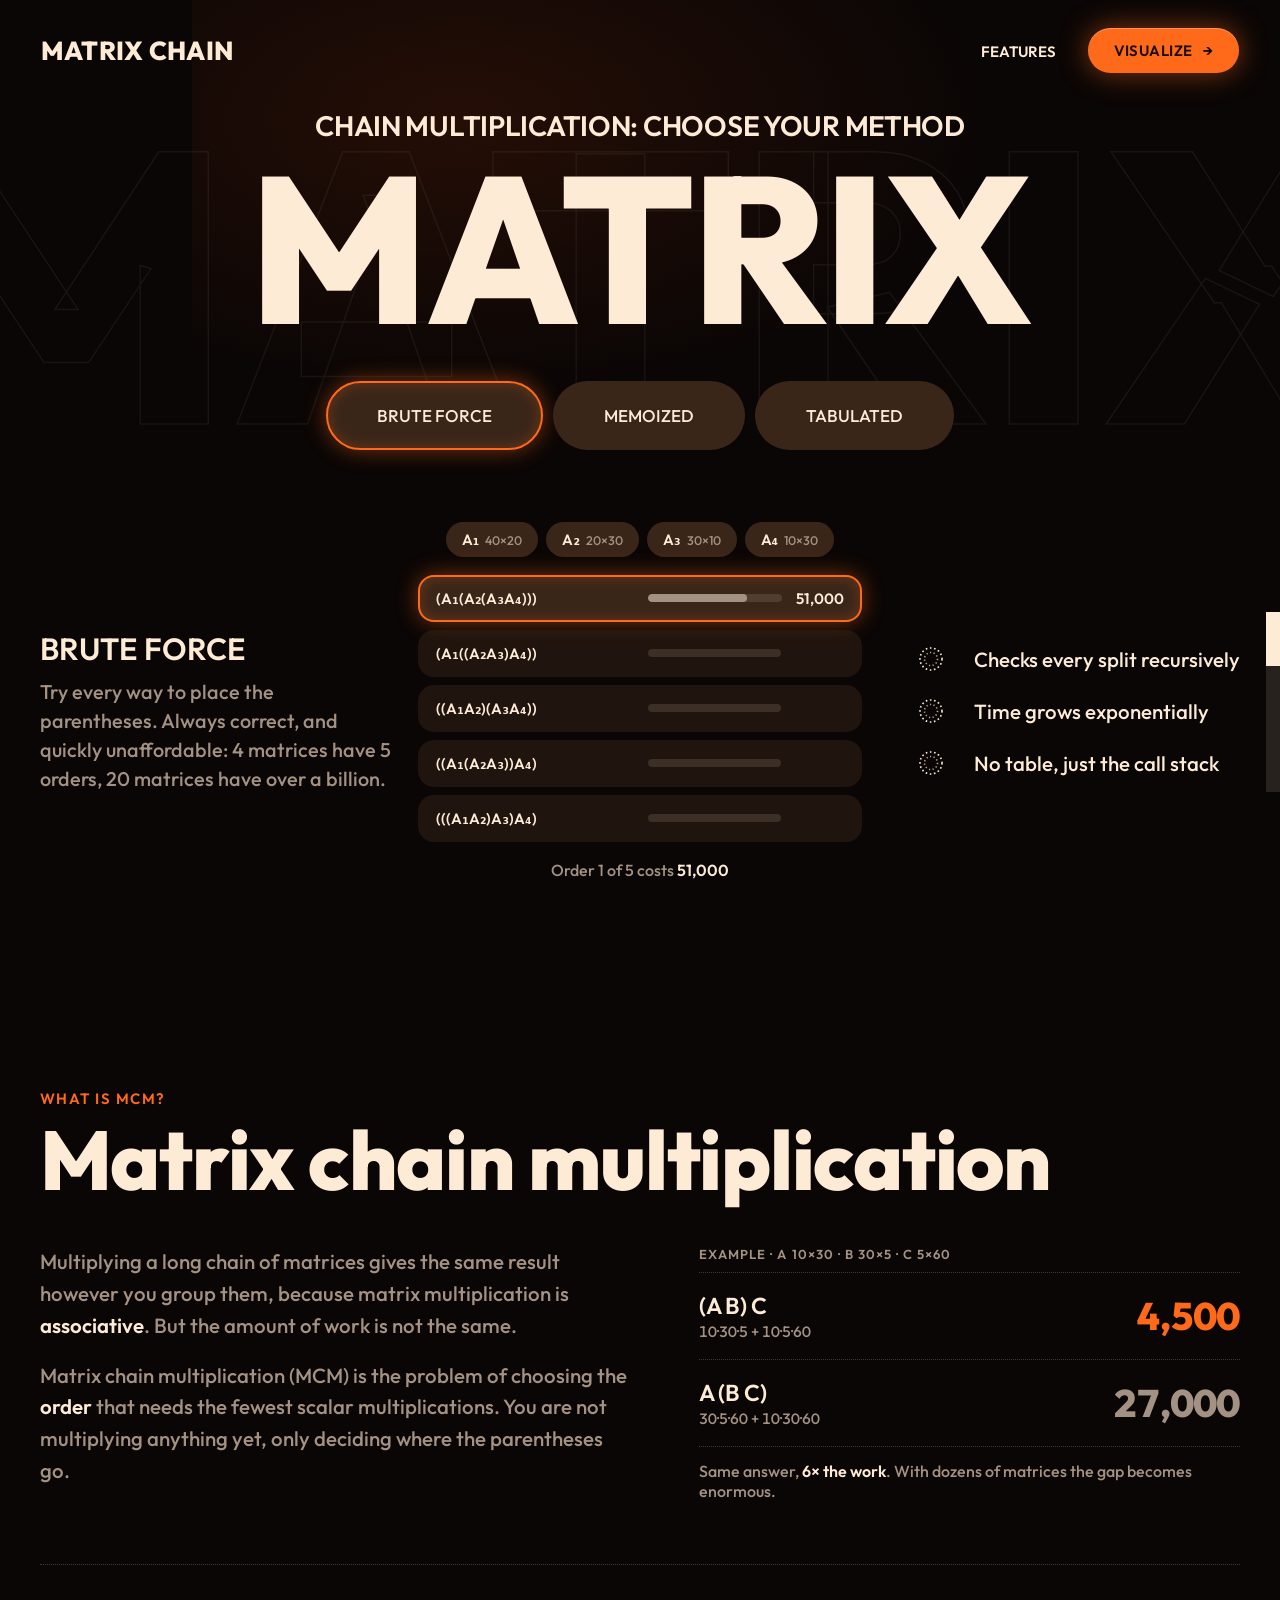
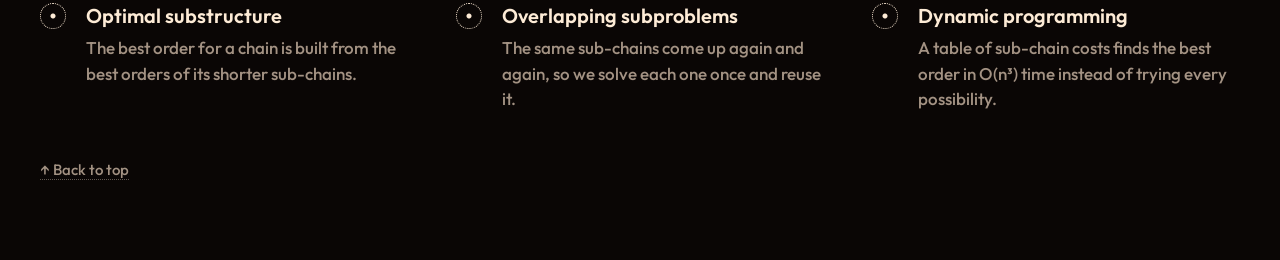
==== commit 688a684b: "new better stable version" ====
--- a/index.html
+++ b/index.html
@@ -1,963 +1,71 @@
 <!DOCTYPE html>
 <html lang="en">
+<head>
+<meta charset="utf-8">
+<meta name="viewport" content="width=device-width, initial-scale=1, viewport-fit=cover">
+<title>MATRIX — Chain multiplication</title>
+<link rel="preconnect" href="https://fonts.googleapis.com">
+<link href="https://fonts.googleapis.com/css2?family=Outfit:wght@400;500;600;800&display=swap" rel="stylesheet">
+<link rel="stylesheet" href="style.css">
+<script src="script.js" defer></script>
+</head>
+<body>
+<nav>
+  <a class="logo" href="#method">Matrix chain</a>
+  <ul>
+    <li><a href="#features">Features</a></li>
+    <li><a class="nav-cta" href="visualizer.html">Visualize <span>→</span></a></li>
+  </ul>
+</nav>
 
-<head>
-  <meta charset="utf-8">
-  <meta name="viewport" content="width=device-width, initial-scale=1, viewport-fit=cover">
-  <title>MATRIX — Chain multiplication</title>
-  <link rel="preconnect" href="https://fonts.googleapis.com">
-  <link href="https://fonts.googleapis.com/css2?family=Outfit:wght@400;500;600;800&display=swap" rel="stylesheet">
-  <style>
-    :root {
-      --bg: #0a0605;
-      --cream: #fdebd6;
-      --chip: #3a2619;
-      --accent: #ff6a1a;
-      --muted: #a39283;
-      box-sizing: border-box;
-      padding-top: env(safe-area-inset-top, 0px);
-      padding-bottom: env(safe-area-inset-bottom, 0px);
-    }
+<main class="hero" id="method">
+  <div class="glow"></div><div class="ghost" aria-hidden="true">MATRIX</div>
+  <p class="kicker">Chain multiplication: choose your method</p>
+  <h1>MATRIX</h1>
 
-    html {
-      scroll-padding-top: env(safe-area-inset-top, 0px);
-      scroll-behavior: smooth
-    }
+  <div class="tabs" role="tablist" aria-label="Choose a method">
+    <button class="tab" role="tab" aria-selected="true" data-i="0">Brute force</button>
+    <button class="tab" role="tab" aria-selected="false" data-i="1">Memoized</button>
+    <button class="tab" role="tab" aria-selected="false" data-i="2">Tabulated</button>
+  </div>
 
-    *,
-    *::before,
-    *::after {
-      box-sizing: inherit;
-      margin: 0
-    }
+  <section class="stage" aria-live="polite">
+    <div class="copy swap"><h2 id="name"></h2><p id="desc"></p></div>
+    <div class="viz swap">
+      <div class="chain" id="chain"></div>
+      <div id="body"></div>
+      <div class="status" id="status"></div>
+    </div>
+    <ul class="feats swap" id="feats"></ul>
+  </section>
+</main>
 
-    body {
-      background: var(--bg);
-      color: var(--cream);
-      font-family: 'Outfit', system-ui, -apple-system, 'Segoe UI', sans-serif;
-      overflow-x: hidden;
-      min-height: 100vh
-    }
+<section class="about" id="features">
+  <p class="k">What is MCM?</p>
+  <h2>Matrix chain multiplication</h2>
+  <div class="ag">
+    <div>
+      <p class="lead">Multiplying a long chain of matrices gives the same result however you group them, because matrix multiplication is <b>associative</b>. But the amount of work is not the same.</p>
+      <p class="lead">Matrix chain multiplication (MCM) is the problem of choosing the <b>order</b> that needs the fewest scalar multiplications. You are not multiplying anything yet, only deciding where the parentheses go.</p>
+    </div>
+    <div>
+      <p class="cap">Example · A 10×30 · B 30×5 · C 5×60</p>
+      <ul class="ex">
+        <li class="win"><span>(A B) C<small>10·30·5 + 10·5·60</small></span><b>4,500</b></li>
+        <li><span>A (B C)<small>30·5·60 + 10·30·60</small></span><b>27,000</b></li>
+      </ul>
+      <p class="ex-note">Same answer, <b>6× the work</b>. With dozens of matrices the gap becomes enormous.</p>
+    </div>
+  </div>
+  <ul class="ideas">
+    <li><span><b>Optimal substructure</b>The best order for a chain is built from the best orders of its shorter sub-chains.</span></li>
+    <li><span><b>Overlapping subproblems</b>The same sub-chains come up again and again, so we solve each one once and reuse it.</span></li>
+    <li><span><b>Dynamic programming</b>A table of sub-chain costs finds the best order in O(n³) time instead of trying every possibility.</span></li>
+  </ul>
+  <a class="totop" href="#method">↑ Back to top</a>
+</section>
+<div class="progress" aria-hidden="true"><i id="bar"></i></div>
 
-    a {
-      color: inherit;
-      text-decoration: none
-    }
 
-    :focus-visible {
-      outline: 2px solid var(--accent);
-      outline-offset: 3px
-    }
-
-    nav {
-      position: absolute;
-      inset: 0 0 auto 0;
-      display: flex;
-      justify-content: space-between;
-      align-items: center;
-      padding: 28px clamp(20px, 3.2vw, 60px);
-      z-index: 5
-    }
-
-    .logo {
-      font-weight: 800;
-      font-size: 26px;
-      letter-spacing: .01em;
-      text-transform: uppercase
-    }
-
-    nav ul {
-      display: flex;
-      gap: 32px;
-      list-style: none;
-      padding: 0
-    }
-
-    nav li a {
-      font-weight: 600;
-      font-size: 15px;
-      text-transform: uppercase;
-      padding-bottom: 3px
-    }
-
-    nav li a.on {
-      border-bottom: 2px dotted var(--cream)
-    }
-
-    .hero {
-      position: relative;
-      min-height: 100vh;
-      display: flex;
-      flex-direction: column;
-      align-items: center;
-      padding-top: clamp(90px, 12vh, 130px);
-      overflow: hidden
-    }
-
-    .glow {
-      position: absolute;
-      top: -10%;
-      left: 50%;
-      width: 70vw;
-      height: 60vh;
-      transform: translateX(-50%);
-      background: radial-gradient(ellipse at 30% 40%, rgba(160, 50, 10, .18), transparent 60%);
-      pointer-events: none
-    }
-
-    .ghost {
-      position: absolute;
-      top: 10vh;
-      left: 50%;
-      transform: translateX(-50%);
-      font-weight: 800;
-      font-size: clamp(6rem, 30vw, 27rem);
-      line-height: 1;
-      color: transparent;
-      -webkit-text-stroke: 1.5px rgba(253, 235, 214, 0.11);
-      white-space: nowrap;
-      pointer-events: none
-    }
-
-    .kicker {
-      font-weight: 600;
-      font-size: clamp(20px, 2.2vw, 30px);
-      text-transform: uppercase;
-      letter-spacing: -.01em;
-      position: relative;
-      text-align: center;
-      padding: 0 16px
-    }
-
-    h1 {
-      font-weight: 800;
-      font-size: clamp(4rem, 17vw, 13rem);
-      line-height: .95;
-      letter-spacing: -.015em;
-      color: var(--cream);
-      position: relative;
-      margin-top: 6px
-    }
-
-    .tabs {
-      display: flex;
-      flex-wrap: wrap;
-      justify-content: center;
-      gap: 10px;
-      margin-top: 34px;
-      position: relative
-    }
-
-    .tab {
-      font: 500 17px 'Outfit', sans-serif;
-      text-transform: uppercase;
-      color: var(--cream);
-      background: var(--chip);
-      border: 2px solid transparent;
-      border-radius: 999px;
-      padding: 22px 49px;
-      cursor: pointer;
-      transition: border-color .25s, box-shadow .25s, transform .15s
-    }
-
-    .tab:hover {
-      transform: translateY(-1px)
-    }
-
-    .tab[aria-selected="true"] {
-      border-color: var(--accent);
-      box-shadow: 0 0 22px rgba(255, 106, 26, .45), inset 0 0 14px rgba(255, 106, 26, .25)
-    }
-
-    .stage {
-      position: relative;
-      width: 100%;
-      max-width: 1900px;
-      display: grid;
-      grid-template-columns: 1fr 1.25fr 1fr;
-      align-items: center;
-      gap: 24px;
-      padding: clamp(40px, 8vh, 90px) clamp(20px, 3.1vw, 60px) 80px;
-      margin-top: auto
-    }
-
-    .copy h2 {
-      font-weight: 600;
-      font-size: clamp(26px, 2.4vw, 34px);
-      text-transform: uppercase;
-      margin-bottom: 10px
-    }
-
-    .copy p {
-      color: var(--muted);
-      font-weight: 500;
-      font-size: clamp(18px, 1.55vw, 22px);
-      line-height: 1.45;
-      max-width: 28ch
-    }
-
-    .feats {
-      list-style: none;
-      padding: 0;
-      display: grid;
-      gap: 26px;
-      justify-self: end
-    }
-
-    .feats li {
-      display: flex;
-      align-items: center;
-      gap: 30px;
-      font-weight: 500;
-      font-size: clamp(18px, 1.6vw, 23px)
-    }
-
-    .feats svg {
-      flex: none;
-      width: 26px;
-      height: 26px
-    }
-
-    .swap {
-      transition: opacity .25s, transform .25s
-    }
-
-    .swap.out {
-      opacity: 0;
-      transform: translateY(8px)
-    }
-
-    /* visual */
-    .viz {
-      width: min(100%, 460px);
-      margin: 0 auto;
-      display: grid;
-      gap: 18px
-    }
-
-    .chain {
-      display: flex;
-      flex-wrap: wrap;
-      gap: 8px;
-      justify-content: center
-    }
-
-    .chip {
-      background: var(--chip);
-      border-radius: 999px;
-      padding: 8px 16px;
-      font-weight: 600;
-      font-size: 15px
-    }
-
-    .chip small {
-      color: var(--muted);
-      font-weight: 500;
-      margin-left: 6px
-    }
-
-    .grid {
-      display: grid;
-      grid-template-columns: 26px repeat(4, 1fr);
-      gap: 7px;
-      align-items: stretch
-    }
-
-    .hd {
-      display: flex;
-      align-items: center;
-      justify-content: center;
-      color: var(--muted);
-      font-weight: 600;
-      font-size: 14px
-    }
-
-    .cell {
-      aspect-ratio: 1.1;
-      border-radius: 16px;
-      display: flex;
-      flex-direction: column;
-      align-items: center;
-      justify-content: center;
-      font-weight: 600;
-      font-size: clamp(14px, 1.3vw, 18px);
-      border: 2px solid transparent;
-      transition: background .3s, border-color .3s, box-shadow .3s, opacity .3s
-    }
-
-    .cell small {
-      font-size: 11px;
-      color: var(--muted);
-      font-weight: 500
-    }
-
-    .cell.void {
-      visibility: hidden
-    }
-
-    .cell.todo {
-      background: rgba(58, 38, 25, .45);
-      color: transparent
-    }
-
-    .cell.todo small {
-      color: transparent
-    }
-
-    .cell.done {
-      background: var(--chip)
-    }
-
-    .cell.cur {
-      background: var(--chip);
-      border-color: var(--accent);
-      box-shadow: 0 0 22px rgba(255, 106, 26, .45), inset 0 0 14px rgba(255, 106, 26, .25)
-    }
-
-    .cell.best {
-      background: var(--cream);
-      color: #2a170a
-    }
-
-    .cell.best small {
-      color: #7a5a3c
-    }
-
-    .rows {
-      display: grid;
-      gap: 8px
-    }
-
-    .row {
-      display: grid;
-      grid-template-columns: minmax(0, 1.5fr) minmax(0, 1fr) auto;
-      gap: 12px;
-      align-items: center;
-      background: rgba(58, 38, 25, .45);
-      border: 2px solid transparent;
-      border-radius: 16px;
-      padding: 12px 16px;
-      font-weight: 600;
-      font-size: 15px;
-      transition: background .3s, border-color .3s, box-shadow .3s
-    }
-
-    .row .bar {
-      height: 8px;
-      border-radius: 99px;
-      background: rgba(253, 235, 214, .12);
-      overflow: hidden
-    }
-
-    .row .bar i {
-      display: block;
-      height: 100%;
-      width: 0;
-      background: var(--muted);
-      border-radius: 99px;
-      transition: width .5s
-    }
-
-    .row .v {
-      color: transparent;
-      min-width: 5ch;
-      text-align: right
-    }
-
-    .row.done {
-      background: var(--chip)
-    }
-
-    .row.done .v {
-      color: var(--cream)
-    }
-
-    .row.done .bar i {
-      width: var(--w)
-    }
-
-    .row.cur {
-      background: var(--chip);
-      border-color: var(--accent);
-      box-shadow: 0 0 22px rgba(255, 106, 26, .45), inset 0 0 14px rgba(255, 106, 26, .25)
-    }
-
-    .row.cur .v {
-      color: var(--cream)
-    }
-
-    .row.cur .bar i {
-      width: var(--w)
-    }
-
-    .row.best {
-      background: var(--cream);
-      color: #2a170a
-    }
-
-    .row.best .bar {
-      background: rgba(42, 23, 10, .18)
-    }
-
-    .row.best .bar i {
-      background: #2a170a;
-      width: var(--w)
-    }
-
-    .row.best .v {
-      color: #2a170a
-    }
-
-    .status {
-      text-align: center;
-      color: var(--muted);
-      font-weight: 500;
-      font-size: 16px;
-      min-height: 2.6em;
-      line-height: 1.35
-    }
-
-    .status b {
-      color: var(--cream);
-      font-weight: 600
-    }
-
-    /* what is MCM */
-    .about {
-      position: relative;
-      max-width: 1400px;
-      margin: 0 auto;
-      padding: clamp(70px, 12vh, 130px) clamp(20px, 3.1vw, 60px) 80px
-    }
-
-    .about .k {
-      font-weight: 600;
-      font-size: 15px;
-      letter-spacing: .1em;
-      text-transform: uppercase;
-      color: var(--accent)
-    }
-
-    .about h2 {
-      font-weight: 800;
-      font-size: clamp(2.4rem, 6.5vw, 5.5rem);
-      line-height: 1;
-      letter-spacing: -.015em;
-      margin: 10px 0 clamp(28px, 5vh, 56px)
-    }
-
-    .ag {
-      display: grid;
-      grid-template-columns: 1.1fr 1fr;
-      gap: clamp(28px, 5vw, 90px);
-      align-items: start
-    }
-
-    .lead {
-      color: var(--muted);
-      font-weight: 500;
-      font-size: clamp(18px, 1.6vw, 23px);
-      line-height: 1.55;
-      max-width: 46ch
-    }
-
-    .lead+.lead {
-      margin-top: 18px
-    }
-
-    .lead b {
-      color: var(--cream);
-      font-weight: 600
-    }
-
-    .cap {
-      color: var(--muted);
-      font-weight: 600;
-      font-size: 13px;
-      letter-spacing: .08em;
-      text-transform: uppercase
-    }
-
-    .ex {
-      list-style: none;
-      padding: 0;
-      margin-top: 10px;
-      border-top: 1px dotted rgba(253, 235, 214, .22)
-    }
-
-    .ex li {
-      display: flex;
-      justify-content: space-between;
-      align-items: center;
-      gap: 20px;
-      padding: 18px 0;
-      border-bottom: 1px dotted rgba(253, 235, 214, .22);
-      font-weight: 600;
-      font-size: clamp(20px, 1.8vw, 26px)
-    }
-
-    .ex small {
-      display: block;
-      color: var(--muted);
-      font-weight: 500;
-      font-size: 15px;
-      margin-top: 2px;
-      font-variant-numeric: tabular-nums
-    }
-
-    .ex b {
-      font-weight: 800;
-      font-size: clamp(28px, 3vw, 44px);
-      font-variant-numeric: tabular-nums;
-      color: var(--muted)
-    }
-
-    .ex li.win b {
-      color: var(--accent)
-    }
-
-    .ex-note {
-      color: var(--muted);
-      font-weight: 500;
-      font-size: 16px;
-      margin-top: 14px
-    }
-
-    .ex-note b {
-      color: var(--cream);
-      font-weight: 600
-    }
-
-    .ideas {
-      list-style: none;
-      padding: 36px 0 0;
-      margin-top: clamp(40px, 7vh, 72px);
-      border-top: 1px dotted rgba(253, 235, 214, .22);
-      display: grid;
-      grid-template-columns: repeat(3, 1fr);
-      gap: 28px 48px
-    }
-
-    .ideas li {
-      display: flex;
-      gap: 20px;
-      align-items: flex-start;
-      color: var(--muted);
-      font-weight: 500;
-      font-size: 17px;
-      line-height: 1.5
-    }
-
-    .ideas li::before {
-      content: "";
-      flex: none;
-      width: 26px;
-      height: 26px;
-      margin-top: 2px;
-      border-radius: 50%;
-      border: 1.6px dotted var(--cream);
-      background: radial-gradient(circle, var(--cream) 0 2px, transparent 3px)
-    }
-
-    .ideas b {
-      display: block;
-      color: var(--cream);
-      font-weight: 600;
-      font-size: 20px;
-      margin-bottom: 4px
-    }
-
-    .totop {
-      display: inline-block;
-      margin-top: 48px;
-      color: var(--muted);
-      font-weight: 500;
-      font-size: 15px;
-      border-bottom: 1px dotted rgba(253, 235, 214, .35)
-    }
-
-    .totop:hover {
-      color: var(--cream);
-      border-bottom-color: var(--accent)
-    }
-
-    .progress {
-      position: fixed;
-      right: 0;
-      top: 68vh;
-      width: 14px;
-      height: 20vh;
-      background: rgba(253, 235, 214, .12);
-      z-index: 6
-    }
-
-    .progress i {
-      display: block;
-      width: 100%;
-      height: 30%;
-      background: var(--cream);
-      transition: height .15s
-    }
-
-    /* custom pointer: a glowing dot inside a following ring */
-    .has-cursor,
-    .has-cursor * {
-      cursor: none !important
-    }
-
-    .c-dot,
-    .c-br,
-    .c-rip {
-      position: fixed;
-      left: 0;
-      top: 0;
-      pointer-events: none;
-      z-index: 9999
-    }
-
-    .c-dot,
-    .c-br {
-      opacity: 0;
-      transition: opacity .25s
-    }
-
-    .c-on .c-dot,
-    .c-on .c-br {
-      opacity: 1
-    }
-
-    .c-dot {
-      width: 4px;
-      height: 4px;
-      margin: -2px 0 0 -2px;
-      border-radius: 50%;
-      background: var(--cream);
-      box-shadow: 0 0 9px 1px rgba(255, 106, 26, .9), 0 0 22px 4px rgba(255, 106, 26, .35);
-      transition: opacity .25s, scale .2s, background .2s
-    }
-
-    .c-on.c-hov .c-dot,
-    .c-on.c-sel .c-dot {
-      opacity: 0;
-      transition: none
-    }
-
-    .c-on.c-down .c-dot {
-      opacity: 0;
-      transition: none
-    }
-
-    .c-br {
-      color: var(--cream);
-      border: 1.5px solid currentColor;
-      border-radius: 50%;
-      transition: opacity .25s, border-color .25s, box-shadow .25s, color .25s
-    }
-
-    .c-hov .c-br {
-      color: var(--accent);
-      box-shadow: 0 0 16px rgba(255, 106, 26, .55), inset 0 0 10px rgba(255, 106, 26, .25)
-    }
-
-    .c-rip {
-      width: 10px;
-      height: 10px;
-      margin: -5px 0 0 -5px;
-      border: 2px solid var(--accent);
-      border-radius: 50%;
-      animation: rip .65s cubic-bezier(.2, .7, .2, 1) forwards
-    }
-
-    @keyframes rip {
-      from {
-        transform: translate(var(--x), var(--y)) scale(1);
-        opacity: .95
-      }
-
-      to {
-        transform: translate(var(--x), var(--y)) scale(8);
-        opacity: 0
-      }
-    }
-
-    @media (max-width:900px) {
-      nav ul {
-        gap: 16px
-      }
-
-      nav li a {
-        font-size: 13px
-      }
-
-      .logo {
-        font-size: 20px
-      }
-
-      .stage {
-        grid-template-columns: 1fr;
-        gap: 34px
-      }
-
-      .viz {
-        order: -1
-      }
-
-      .feats {
-        justify-self: start
-      }
-
-      .tab {
-        padding: 16px 24px;
-        font-size: 14px
-      }
-
-      .ag,
-      .ideas {
-        grid-template-columns: 1fr
-      }
-    }
-
-    @media (prefers-reduced-motion:reduce) {
-      html {
-        scroll-behavior: auto
-      }
-
-      .swap,
-      .tab,
-      .cell,
-      .row,
-      .row .bar i {
-        transition: none
-      }
-    }
-  </style>
-</head>
-
-<body>
-  <nav>
-    <a class="logo" href="#method">Matrix chain</a>
-    <ul>
-      <li><a href="visualizer.html">Visualize</a></li>
-      <li><a href="#features">Features</a></li>
-    </ul>
-  </nav>
-
-  <main class="hero" id="method">
-    <div class="glow"></div>
-    <div class="ghost" aria-hidden="true">MATRIX</div>
-    <p class="kicker">Chain multiplication: choose your method</p>
-    <h1>MATRIX</h1>
-
-    <div class="tabs" role="tablist" aria-label="Choose a method">
-      <button class="tab" role="tab" aria-selected="true" data-i="0">Brute force</button>
-      <button class="tab" role="tab" aria-selected="false" data-i="1">Memoized</button>
-      <button class="tab" role="tab" aria-selected="false" data-i="2">Tabulated</button>
-    </div>
-
-    <section class="stage" aria-live="polite">
-      <div class="copy swap">
-        <h2 id="name"></h2>
-        <p id="desc"></p>
-      </div>
-      <div class="viz swap">
-        <div class="chain" id="chain"></div>
-        <div id="body"></div>
-        <div class="status" id="status"></div>
-      </div>
-      <ul class="feats swap" id="feats"></ul>
-    </section>
-  </main>
-
-  <section class="about" id="features">
-    <p class="k">What is MCM?</p>
-    <h2>Matrix chain multiplication</h2>
-    <div class="ag">
-      <div>
-        <p class="lead">Multiplying a long chain of matrices gives the same result however you group them, because
-          matrix multiplication is <b>associative</b>. But the amount of work is not the same.</p>
-        <p class="lead">Matrix chain multiplication (MCM) is the problem of choosing the <b>order</b> that needs the
-          fewest scalar multiplications. You are not multiplying anything yet, only deciding where the parentheses go.
-        </p>
-      </div>
-      <div>
-        <p class="cap">Example · A 10×30 · B 30×5 · C 5×60</p>
-        <ul class="ex">
-          <li class="win"><span>(A B) C<small>10·30·5 + 10·5·60</small></span><b>4,500</b></li>
-          <li><span>A (B C)<small>30·5·60 + 10·30·60</small></span><b>27,000</b></li>
-        </ul>
-        <p class="ex-note">Same answer, <b>6× the work</b>. With dozens of matrices the gap becomes enormous.</p>
-      </div>
-    </div>
-    <ul class="ideas">
-      <li><span><b>Optimal substructure</b>The best order for a chain is built from the best orders of its shorter
-          sub-chains.</span></li>
-      <li><span><b>Overlapping subproblems</b>The same sub-chains come up again and again, so we solve each one once and
-          reuse it.</span></li>
-      <li><span><b>Dynamic programming</b>A table of sub-chain costs finds the best order in O(n³) time instead of
-          trying every possibility.</span></li>
-    </ul>
-    <a class="totop" href="#method">↑ Back to top</a>
-  </section>
-  <div class="progress" aria-hidden="true"><i id="bar"></i></div>
-
-  <script>
-    const methods = [
-      {
-        name: "Brute force",
-        desc: "Try every way to place the parentheses. Always correct, and quickly unaffordable: 4 matrices have 5 orders, 20 matrices have over a billion.",
-        feats: ["Checks every split recursively", "Time grows exponentially", "No table, just the call stack"]
-      },
-      {
-        name: "Memoized",
-        desc: "The same recursion, but each subchain is solved once and remembered. Write it straight from the recurrence and let the cache do the saving.",
-        feats: ["Top-down recursion with a cache", "O(n³) time, O(n²) space", "Closest to the math"]
-      },
-      {
-        name: "Tabulated",
-        desc: "Fill the table by chain length, shortest first. No recursion, and every cell is built from cells that are already finished.",
-        feats: ["Bottom-up by chain length", "O(n³) time, O(n²) space", "Rebuilds the best order from split points"]
-      }
-    ];
-
-    const dims = [40, 20, 30, 10, 30], n = 4, sub = ['₁', '₂', '₃', '₄'];
-    const m = [], s = [];
-    for (let i = 0; i <= n; i++) { m[i] = []; s[i] = []; m[i][i] = 0; }
-    for (let len = 2; len <= n; len++) for (let i = 1; i <= n - len + 1; i++) {
-      const j = i + len - 1; m[i][j] = Infinity;
-      for (let k = i; k < j; k++) {
-        const c = m[i][k] + m[k + 1][j] + dims[i - 1] * dims[k] * dims[j];
-        if (c < m[i][j]) { m[i][j] = c; s[i][j] = k; }
-      }
-    }
-    const orders = {
-      1: [[3, 4], [2, 3], [2, 4], [1, 2], [1, 3], [1, 4]],
-      2: [[1, 2], [2, 3], [3, 4], [1, 3], [2, 4], [1, 4]]
-    };
-    const brute = [
-      ["(A₁(A₂(A₃A₄)))", 51000], ["(A₁((A₂A₃)A₄))", 36000], ["((A₁A₂)(A₃A₄))", 69000],
-      ["((A₁(A₂A₃))A₄)", 26000], ["(((A₁A₂)A₃)A₄)", 48000]
-    ];
-    const fmt = x => x.toLocaleString('en-US');
-    const ICON = '<svg viewBox="0 0 26 26" fill="none" stroke="#fdebd6" stroke-width="1.6"><circle cx="13" cy="13" r="11" stroke-dasharray="1.6 2.6"/><circle cx="13" cy="13" r="6.5" stroke-dasharray="1.2 2.4" opacity=".7"/></svg>';
-    const $ = id => document.getElementById(id);
-    const reduce = matchMedia('(prefers-reduced-motion: reduce)').matches;
-
-    $('chain').innerHTML = [...Array(n)].map((_, i) => `<span class="chip">A${sub[i]}<small>${dims[i]}×${dims[i + 1]}</small></span>`).join('');
-
-    let mode = 0, step = 0, timer;
-
-    function total() { return mode === 0 ? brute.length : orders[mode].length; }
-
-    function draw() {
-      const N = total(), done = step >= N;
-      if (mode === 0) {
-        const bestIdx = 3;
-        $('body').innerHTML = '<div class="rows">' + brute.map(([p, c], i) => {
-          let cls = i < step ? 'done' : '';
-          if (i === step - 1 && !done) cls = 'cur';
-          if (done && i === bestIdx) cls = 'best';
-          return `<div class="row ${cls}"><span>${p}</span><span class="bar"><i style="--w:${c / 690}%"></i></span><span class="v">${fmt(c)}</span></div>`;
-        }).join('') + '</div>';
-        $('status').innerHTML = done
-          ? `<b>${fmt(26000)}</b> multiplications is the cheapest of all 5 orders`
-          : step === 0 ? 'Trying every parenthesization…' : `Order ${step} of 5 costs <b>${fmt(brute[step - 1][1])}</b>`;
-      } else {
-        const ord = orders[mode], at = new Map(ord.map((p, i) => [p.join(), i]));
-        let h = '<div class="grid"><span></span>' + [1, 2, 3, 4].map(j => `<span class="hd">${j}</span>`).join('');
-        for (let i = 1; i <= n; i++) {
-          h += `<span class="hd">${i}</span>`;
-          for (let j = 1; j <= n; j++) {
-            if (j < i) { h += '<div class="cell void"></div>'; continue; }
-            if (i === j) { h += '<div class="cell done">0</div>'; continue; }
-            const idx = at.get(i + ',' + j);
-            let cls = idx < step ? 'done' : 'todo';
-            if (idx === step - 1 && !done) cls = 'cur';
-            if (done && i === 1 && j === n) cls = 'best';
-            h += `<div class="cell ${cls}">${fmt(m[i][j])}<small>k=${s[i][j]}</small></div>`;
-          }
-        }
-        $('body').innerHTML = h + '</div>';
-        const verb = mode === 1 ? 'solved' : 'filled';
-        if (done) $('status').innerHTML = `Best order <b>((A₁(A₂A₃))A₄)</b> costs <b>${fmt(m[1][n])}</b> multiplications`;
-        else if (step === 0) $('status').textContent = mode === 1 ? 'Recursing from the full chain, caching as it returns…' : 'Filling by chain length, shortest first…';
-        else { const [i, j] = ord[step - 1]; $('status').innerHTML = `m[${i},${j}] ${verb}: <b>${fmt(m[i][j])}</b> at split k=${s[i][j]}`; }
-      }
-    }
-
-    function start() {
-      clearInterval(timer); step = 0; draw();
-      if (reduce) { step = total(); draw(); return; }
-      timer = setInterval(() => { step++; if (step > total() + 2) step = 0; draw(); }, 1000);
-    }
-
-    function render(i) {
-      const x = methods[i];
-      $('name').textContent = x.name;
-      $('desc').textContent = x.desc;
-      $('feats').innerHTML = x.feats.map(f => `<li>${ICON}<span>${f}</span></li>`).join('');
-      mode = i; start();
-    }
-    render(0);
-
-    const swaps = document.querySelectorAll('.swap');
-    document.querySelectorAll('.tab').forEach(btn => btn.addEventListener('click', () => {
-      const i = +btn.dataset.i;
-      if (i === mode) return;
-      document.querySelectorAll('.tab').forEach(b => b.setAttribute('aria-selected', b === btn));
-      swaps.forEach(el => el.classList.add('out'));
-      setTimeout(() => { render(i); swaps.forEach(el => el.classList.remove('out')); }, 250);
-    }));
-
-    /* custom pointer */
-    (() => {
-      if (!matchMedia('(hover:hover) and (pointer:fine)').matches) return;
-      const root = document.documentElement;
-      root.classList.add('has-cursor');
-      const mk = c => { const e = document.createElement('div'); e.className = c; document.body.appendChild(e); return e; };
-      const dot = mk('c-dot'), br = mk('c-br');
-
-      const SEL = 'a,button';
-      const k = reduce ? 1 : .18;
-      let mx = -200, my = -200, seen = false, down = false, hov = false;
-      const b = { x: 0, y: 0, w: 44, h: 44 };
-
-      addEventListener('pointermove', e => {
-        mx = e.clientX; my = e.clientY;
-        if (!seen) { seen = true; b.x = mx - 22; b.y = my - 22; }
-        root.classList.add('c-on');
-      });
-      root.addEventListener('mouseleave', () => root.classList.remove('c-on'));
-      document.addEventListener('pointerover', e => { hov = !!(e.target.closest && e.target.closest(SEL)); root.classList.toggle('c-hov', hov); });
-      addEventListener('pointerdown', e => {
-        down = true; root.classList.add('c-down');
-        if (reduce) return;
-        const r = mk('c-rip'); r.style.setProperty('--x', e.clientX + 'px'); r.style.setProperty('--y', e.clientY + 'px');
-        r.addEventListener('animationend', () => r.remove());
-      });
-      const upd = () => root.classList.toggle('c-sel', down && !getSelection().isCollapsed);
-      document.addEventListener('selectionchange', upd);
-      addEventListener('pointerup', () => { down = false; root.classList.remove('c-down'); upd(); });
-
-      function frame() {
-        const s = down ? 32 : hov ? 56 : 44;
-        const tw = s, th = s, tx = mx - s / 2, ty = my - s / 2;
-        b.x += (tx - b.x) * k; b.y += (ty - b.y) * k; b.w += (tw - b.w) * k; b.h += (th - b.h) * k;
-        br.style.transform = `translate(${b.x}px,${b.y}px)`;
-        br.style.width = b.w + 'px'; br.style.height = b.h + 'px';
-        dot.style.transform = `translate(${mx}px,${my}px)`;
-
-        requestAnimationFrame(frame);
-      }
-      requestAnimationFrame(frame);
-    })();
-
-    const bar = $('bar');
-    function onScroll() {
-      const max = document.documentElement.scrollHeight - innerHeight;
-      bar.style.height = (30 + (max > 0 ? scrollY / max : 0) * 70) + '%';
-    }
-    addEventListener('scroll', onScroll, { passive: true }); onScroll();
-  </script>
 </body>
-
 </html>
--- a/style.css
+++ b/style.css
@@ -0,0 +1,119 @@
+
+:root{
+  --bg:#0a0605; --cream:#fdebd6; --chip:#3a2619; --accent:#ff6a1a; --muted:#a39283;
+  box-sizing:border-box;
+  padding-top:env(safe-area-inset-top,0px); padding-bottom:env(safe-area-inset-bottom,0px);
+}
+html{scroll-padding-top:env(safe-area-inset-top,0px);scroll-behavior:smooth}
+*,*::before,*::after{box-sizing:inherit;margin:0}
+body{background:var(--bg);color:var(--cream);font-family:'Outfit',system-ui,-apple-system,'Segoe UI',sans-serif;overflow-x:hidden;min-height:100vh}
+a{color:inherit;text-decoration:none}
+:focus-visible{outline:2px solid var(--accent);outline-offset:3px}
+
+nav{position:absolute;inset:0 0 auto 0;display:flex;justify-content:space-between;align-items:center;padding:28px clamp(20px,3.2vw,60px);z-index:5}
+.logo{font-weight:800;font-size:26px;letter-spacing:.01em;text-transform:uppercase}
+nav ul{display:flex;align-items:center;gap:32px;list-style:none;padding:0}
+nav li a{font-weight:600;font-size:15px;text-transform:uppercase;padding-bottom:3px}
+nav li a.on{border-bottom:2px dotted var(--cream)}
+nav li a.nav-cta{display:inline-flex;align-items:center;gap:10px;padding:13px 26px;border-radius:999px;background:var(--accent);color:#1a0c04;letter-spacing:.03em;box-shadow:0 0 28px rgba(255,106,26,.5),inset 0 1px 0 rgba(255,255,255,.28);transition:box-shadow .25s,transform .2s}
+.nav-cta span{display:inline-block;transition:transform .25s}
+nav li a.nav-cta:hover{transform:translateY(-2px);box-shadow:0 0 44px rgba(255,106,26,.75),inset 0 1px 0 rgba(255,255,255,.28)}
+.nav-cta:hover span{transform:translateX(5px)}
+nav li a.nav-cta:focus-visible{outline-color:var(--cream)}
+
+.hero{position:relative;min-height:100vh;display:flex;flex-direction:column;align-items:center;padding-top:clamp(90px,12vh,130px);overflow:hidden}
+.glow{position:absolute;top:-10%;left:50%;width:70vw;height:60vh;transform:translateX(-50%);background:radial-gradient(ellipse at 30% 40%,rgba(160,50,10,.18),transparent 60%);pointer-events:none}
+.ghost{position:absolute;top:10vh;left:50%;transform:translateX(-50%);font-weight:800;font-size:clamp(6rem,30vw,27rem);line-height:1;color:transparent;-webkit-text-stroke:1.5px rgba(253,235,214,.06);white-space:nowrap;pointer-events:none}
+.kicker{font-weight:600;font-size:clamp(20px,2.2vw,30px);text-transform:uppercase;letter-spacing:-.01em;position:relative;text-align:center;padding:0 16px}
+h1{font-weight:800;font-size:clamp(4rem,17vw,13rem);line-height:.95;letter-spacing:-.015em;color:var(--cream);position:relative;margin-top:6px}
+.tabs{display:flex;flex-wrap:wrap;justify-content:center;gap:10px;margin-top:34px;position:relative}
+.tab{font:500 17px 'Outfit',sans-serif;text-transform:uppercase;color:var(--cream);background:var(--chip);border:2px solid transparent;border-radius:999px;padding:22px 49px;cursor:pointer;transition:border-color .25s,box-shadow .25s,transform .15s}
+.tab:hover{transform:translateY(-1px)}
+.tab[aria-selected="true"]{border-color:var(--accent);box-shadow:0 0 22px rgba(255,106,26,.45),inset 0 0 14px rgba(255,106,26,.25)}
+
+.stage{position:relative;width:100%;max-width:1900px;display:grid;grid-template-columns:1fr 1.25fr 1fr;align-items:center;gap:24px;padding:clamp(40px,8vh,90px) clamp(20px,3.1vw,60px) 80px;margin-top:auto}
+.copy h2{font-weight:600;font-size:clamp(26px,2.4vw,34px);text-transform:uppercase;margin-bottom:10px}
+.copy p{color:var(--muted);font-weight:500;font-size:clamp(18px,1.55vw,22px);line-height:1.45;max-width:28ch}
+.feats{list-style:none;padding:0;display:grid;gap:26px;justify-self:end}
+.feats li{display:flex;align-items:center;gap:30px;font-weight:500;font-size:clamp(18px,1.6vw,23px)}
+.feats svg{flex:none;width:26px;height:26px}
+.swap{transition:opacity .25s,transform .25s}
+.swap.out{opacity:0;transform:translateY(8px)}
+
+/* visual */
+.viz{width:min(100%,460px);margin:0 auto;display:grid;gap:18px}
+.chain{display:flex;flex-wrap:wrap;gap:8px;justify-content:center}
+.chip{background:var(--chip);border-radius:999px;padding:8px 16px;font-weight:600;font-size:15px}
+.chip small{color:var(--muted);font-weight:500;margin-left:6px}
+.grid{display:grid;grid-template-columns:26px repeat(4,1fr);gap:7px;align-items:stretch}
+.hd{display:flex;align-items:center;justify-content:center;color:var(--muted);font-weight:600;font-size:14px}
+.cell{aspect-ratio:1.1;border-radius:16px;display:flex;flex-direction:column;align-items:center;justify-content:center;font-weight:600;font-size:clamp(14px,1.3vw,18px);border:2px solid transparent;transition:background .3s,border-color .3s,box-shadow .3s,opacity .3s}
+.cell small{font-size:11px;color:var(--muted);font-weight:500}
+.cell.void{visibility:hidden}
+.cell.todo{background:rgba(58,38,25,.45);color:transparent}
+.cell.todo small{color:transparent}
+.cell.done{background:var(--chip)}
+.cell.cur{background:var(--chip);border-color:var(--accent);box-shadow:0 0 22px rgba(255,106,26,.45),inset 0 0 14px rgba(255,106,26,.25)}
+.cell.best{background:var(--cream);color:#2a170a}.cell.best small{color:#7a5a3c}
+.rows{display:grid;gap:8px}
+.row{display:grid;grid-template-columns:minmax(0,1.5fr) minmax(0,1fr) auto;gap:12px;align-items:center;background:rgba(58,38,25,.45);border:2px solid transparent;border-radius:16px;padding:12px 16px;font-weight:600;font-size:15px;transition:background .3s,border-color .3s,box-shadow .3s}
+.row .bar{height:8px;border-radius:99px;background:rgba(253,235,214,.12);overflow:hidden}
+.row .bar i{display:block;height:100%;width:0;background:var(--muted);border-radius:99px;transition:width .5s}
+.row .v{color:transparent;min-width:5ch;text-align:right}
+.row.done{background:var(--chip)} .row.done .v{color:var(--cream)} .row.done .bar i{width:var(--w)}
+.row.cur{background:var(--chip);border-color:var(--accent);box-shadow:0 0 22px rgba(255,106,26,.45),inset 0 0 14px rgba(255,106,26,.25)}
+.row.cur .v{color:var(--cream)} .row.cur .bar i{width:var(--w)}
+.row.best{background:var(--cream);color:#2a170a}.row.best .bar{background:rgba(42,23,10,.18)}.row.best .bar i{background:#2a170a;width:var(--w)}.row.best .v{color:#2a170a}
+.status{text-align:center;color:var(--muted);font-weight:500;font-size:16px;min-height:2.6em;line-height:1.35}
+.status b{color:var(--cream);font-weight:600}
+
+/* what is MCM */
+.about{position:relative;max-width:1400px;margin:0 auto;padding:clamp(70px,12vh,130px) clamp(20px,3.1vw,60px) 80px}
+.about .k{font-weight:600;font-size:15px;letter-spacing:.1em;text-transform:uppercase;color:var(--accent)}
+.about h2{font-weight:800;font-size:clamp(2.4rem,6.5vw,5.5rem);line-height:1;letter-spacing:-.015em;margin:10px 0 clamp(28px,5vh,56px)}
+.ag{display:grid;grid-template-columns:1.1fr 1fr;gap:clamp(28px,5vw,90px);align-items:start}
+.lead{color:var(--muted);font-weight:500;font-size:clamp(18px,1.6vw,23px);line-height:1.55;max-width:46ch}
+.lead + .lead{margin-top:18px}
+.lead b{color:var(--cream);font-weight:600}
+.cap{color:var(--muted);font-weight:600;font-size:13px;letter-spacing:.08em;text-transform:uppercase}
+.ex{list-style:none;padding:0;margin-top:10px;border-top:1px dotted rgba(253,235,214,.22)}
+.ex li{display:flex;justify-content:space-between;align-items:center;gap:20px;padding:18px 0;border-bottom:1px dotted rgba(253,235,214,.22);font-weight:600;font-size:clamp(20px,1.8vw,26px)}
+.ex small{display:block;color:var(--muted);font-weight:500;font-size:15px;margin-top:2px;font-variant-numeric:tabular-nums}
+.ex b{font-weight:800;font-size:clamp(28px,3vw,44px);font-variant-numeric:tabular-nums;color:var(--muted)}
+.ex li.win b{color:var(--accent)}
+.ex-note{color:var(--muted);font-weight:500;font-size:16px;margin-top:14px}
+.ex-note b{color:var(--cream);font-weight:600}
+.ideas{list-style:none;padding:36px 0 0;margin-top:clamp(40px,7vh,72px);border-top:1px dotted rgba(253,235,214,.22);display:grid;grid-template-columns:repeat(3,1fr);gap:28px 48px}
+.ideas li{display:flex;gap:20px;align-items:flex-start;color:var(--muted);font-weight:500;font-size:17px;line-height:1.5}
+.ideas li::before{content:"";flex:none;width:26px;height:26px;margin-top:2px;border-radius:50%;border:1.6px dotted var(--cream);background:radial-gradient(circle,var(--cream) 0 2px,transparent 3px)}
+.ideas b{display:block;color:var(--cream);font-weight:600;font-size:20px;margin-bottom:4px}
+.totop{display:inline-block;margin-top:48px;color:var(--muted);font-weight:500;font-size:15px;border-bottom:1px dotted rgba(253,235,214,.35)}
+.totop:hover{color:var(--cream);border-bottom-color:var(--accent)}
+
+.progress{position:fixed;right:0;top:68vh;width:14px;height:20vh;background:rgba(253,235,214,.12);z-index:6}
+.progress i{display:block;width:100%;height:30%;background:var(--cream);transition:height .15s}
+
+/* custom pointer: a glowing dot inside a following ring */
+.has-cursor,.has-cursor *{cursor:none!important}
+.c-dot,.c-br,.c-rip{position:fixed;left:0;top:0;pointer-events:none;z-index:9999}
+.c-dot,.c-br{opacity:0;transition:opacity .25s}
+.c-on .c-dot,.c-on .c-br{opacity:1}
+.c-dot{width:4px;height:4px;margin:-2px 0 0 -2px;border-radius:50%;background:var(--cream);box-shadow:0 0 9px 1px rgba(255,106,26,.9),0 0 22px 4px rgba(255,106,26,.35);transition:opacity .25s,scale .2s,background .2s}
+.c-on.c-hov .c-dot,.c-on.c-sel .c-dot{opacity:0;transition:none}
+.c-on.c-down .c-dot{opacity:0;transition:none}
+.c-br{color:var(--cream);border:1.5px solid currentColor;border-radius:50%;transition:opacity .25s,border-color .25s,box-shadow .25s,color .25s}
+.c-hov .c-br{color:var(--accent);box-shadow:0 0 16px rgba(255,106,26,.55),inset 0 0 10px rgba(255,106,26,.25)}
+.c-cta .c-br{color:var(--cream);box-shadow:0 0 16px rgba(253,235,214,.4)}
+.c-rip{width:10px;height:10px;margin:-5px 0 0 -5px;border:2px solid var(--accent);border-radius:50%;animation:rip .65s cubic-bezier(.2,.7,.2,1) forwards}
+@keyframes rip{from{transform:translate(var(--x),var(--y)) scale(1);opacity:.95}to{transform:translate(var(--x),var(--y)) scale(8);opacity:0}}
+
+@media (max-width:900px){
+  nav ul{gap:16px} nav li a{font-size:13px} .logo{font-size:20px}
+  .stage{grid-template-columns:1fr;gap:34px}
+  .viz{order:-1}
+  .feats{justify-self:start}
+  .tab{padding:16px 24px;font-size:14px}
+  nav li a.nav-cta{padding:10px 16px}
+  .ag,.ideas{grid-template-columns:1fr}
+}
+@media (prefers-reduced-motion:reduce){html{scroll-behavior:auto}.swap,.tab,.nav-cta,.nav-cta span,.cell,.row,.row .bar i{transition:none}}
